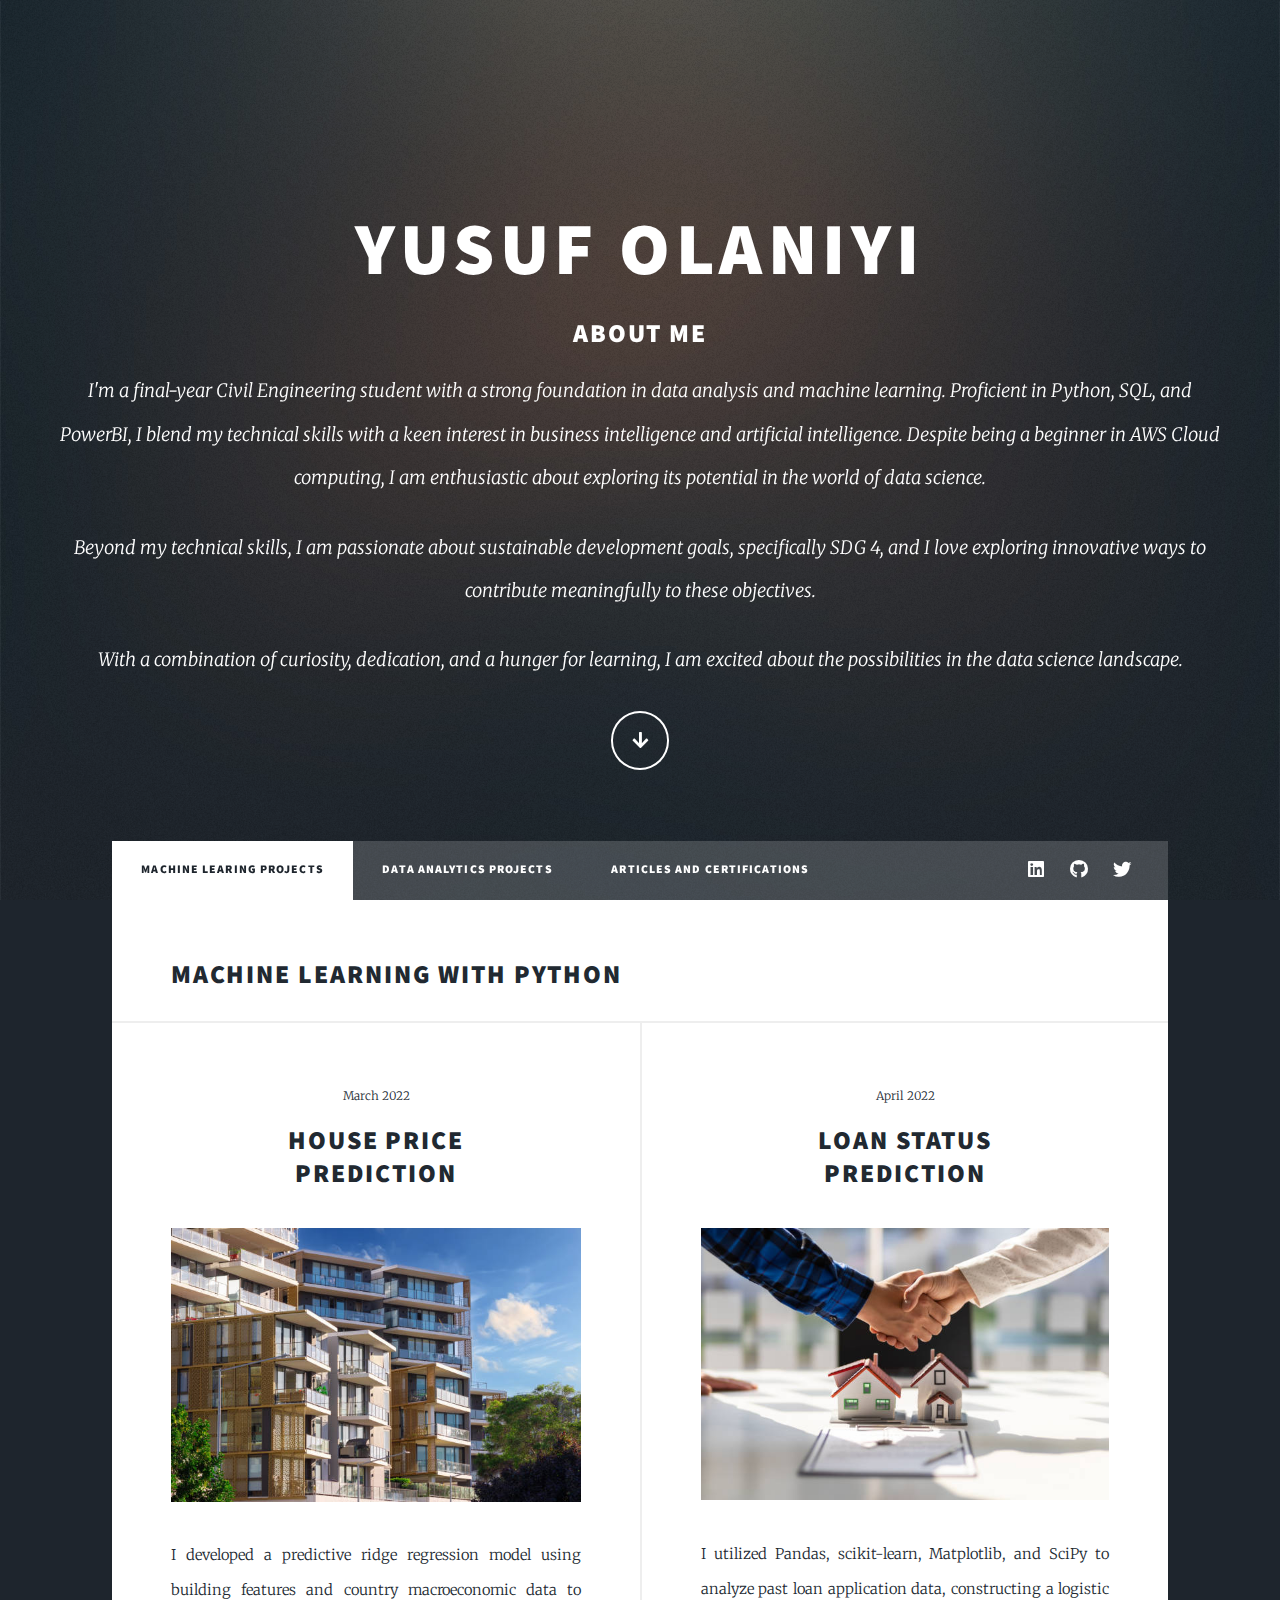
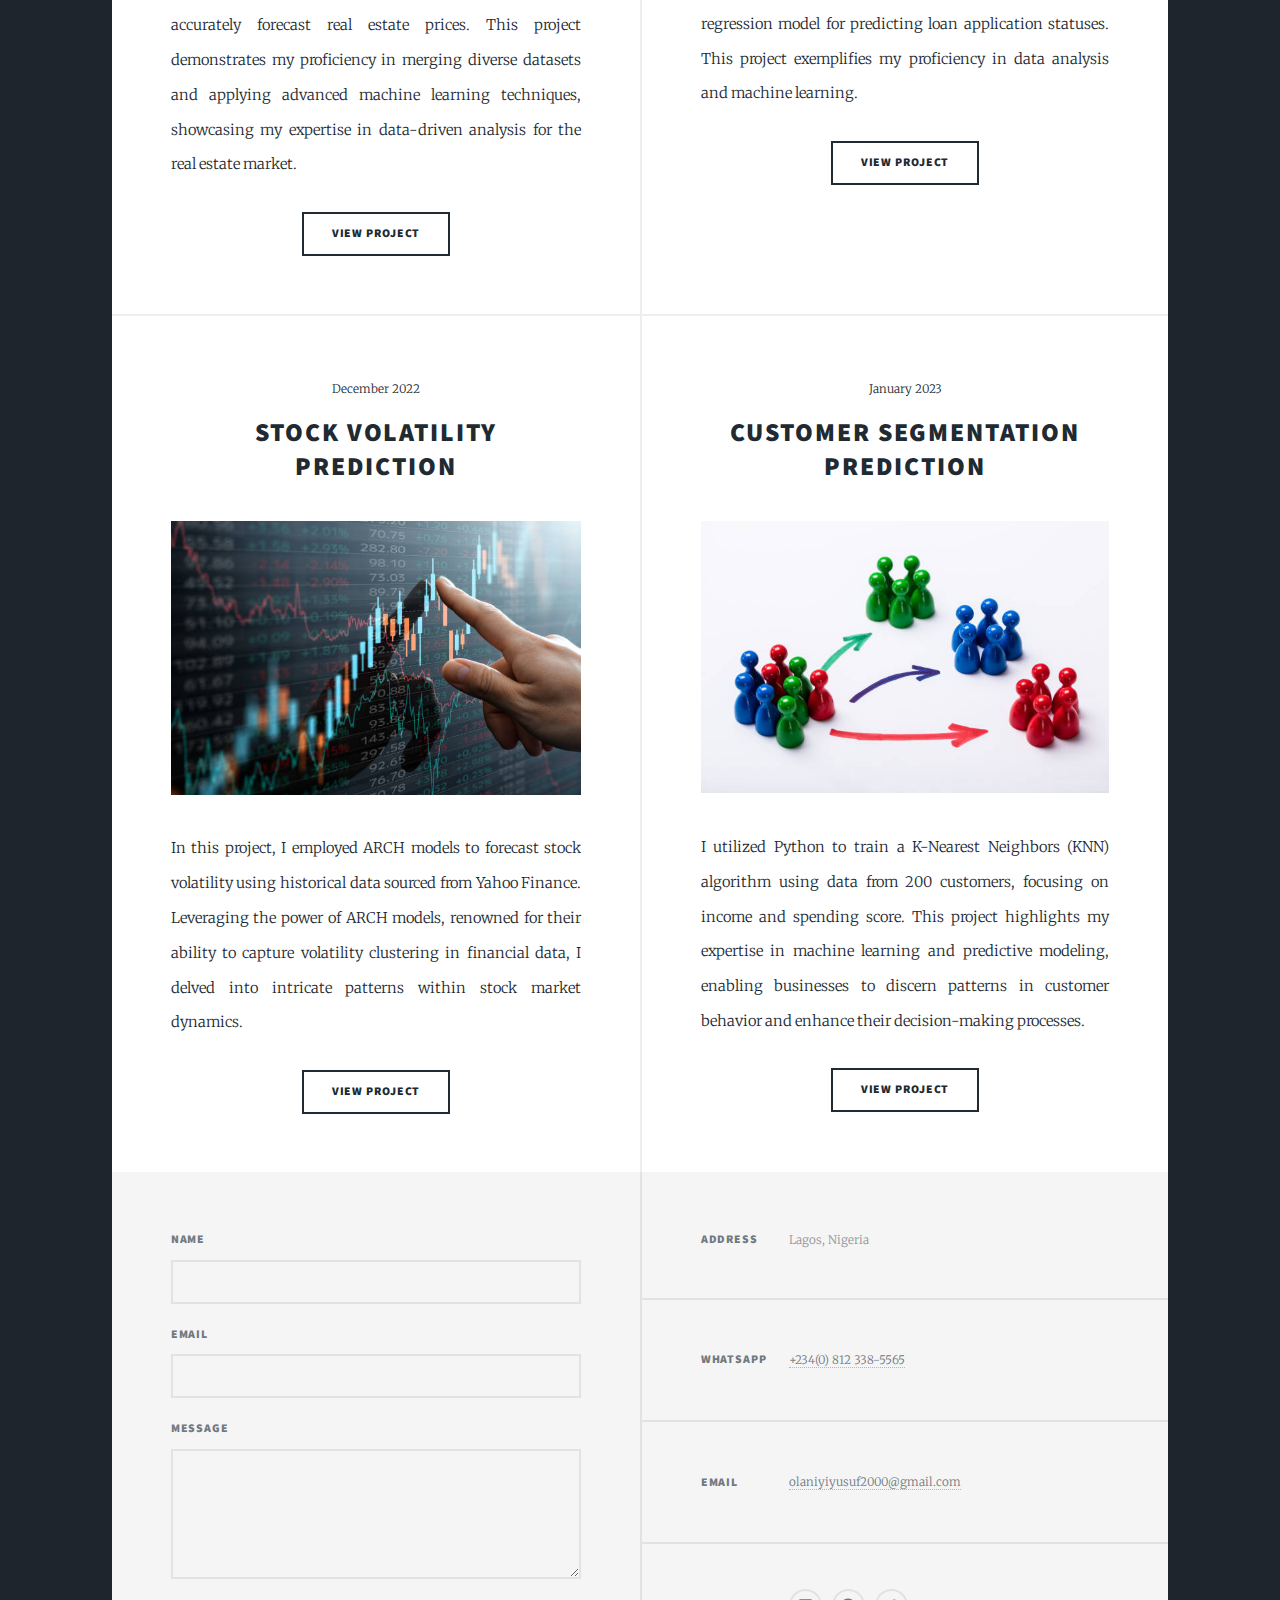
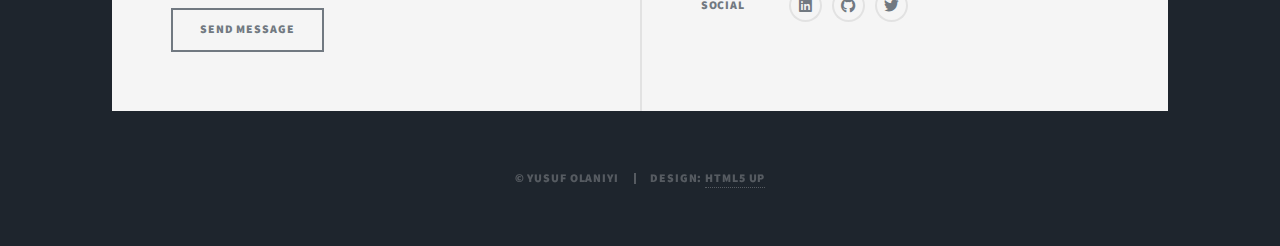
==== index.html @ 248e9306 "Add files via upload" ====
<!DOCTYPE HTML>
<!--
	Massively by HTML5 UP
	html5up.net | @ajlkn
	Free for personal and commercial use under the CCA 3.0 license (html5up.net/license)
-->
<html>
	<head>
		<title>YUSUF OLANIYI PORTFOLIO</title>
		<meta charset="utf-8" />
		<meta name="viewport" content="width=device-width, initial-scale=1, user-scalable=no" />
		<link rel="stylesheet" href="assets/css/main.css" />
		<noscript><link rel="stylesheet" href="assets/css/noscript.css" /></noscript>
		
		
	</head>
	<body class="is-preload">

		<!-- Wrapper -->
			<div id="wrapper" class="fade-in">

				<!-- Intro -->
					<div id="intro">
						<h1>YUSUF OLANIYI</h1>
						<h2>About Me</h2>
						<p>I'm a final-year Civil Engineering student with a strong foundation in data analysis 
							and machine learning. Proficient in Python, SQL, and PowerBI, I blend my technical skills with a 
							keen interest in business intelligence and artificial intelligence. Despite being a beginner in AWS Cloud computing,
							I am enthusiastic about exploring its potential in the world of data science.
						</p>
						<p>
						Beyond my technical skills, I am passionate about sustainable development goals, specifically SDG 4, and I love exploring innovative ways to contribute meaningfully to these objectives.
						</p>
						<p>
						With a combination of curiosity, dedication, and a hunger for learning, I am excited about the possibilities in the data science landscape.
						</p>	
						<ul class="actions">
							<li><a href="#header" class="button icon solid solo fa-arrow-down scrolly">Continue</a></li>
						</ul>
					</div>

				
				<!-- Nav -->
					<nav id="nav">
						<ul class="links">
							<li class="active"><a href="index.html">Machine Learing Projects</a></li>
							<li><a href="generic.html">Data Analytics Projects</a></li>
							<li><a href="elements.html">Articles and Certifications</a></li>
						</ul>
						<ul class="icons">
							<li><a href="https://www.linkedin.com/in/yusuf-olaniyi/" class="icon brands fa-linkedin"><span class="label">Linkedin</span></a></li>
							<li><a href="https://github.com/Yusuf-Olaniyi" class="icon brands fa-github"><span class="label">GitHub</span></a></li>
							<li><a href="https://twitter.com/Yusuf_Olaniyi1" class="icon brands fa-twitter"><span class="label">Twitter</span></a></li>
						</ul>
					</nav>

				<!-- Main -->
					<div id="main">

						<!-- Posts -->
						<h2>MACHINE LEARNING WITH PYTHON</h2>
							<section class="posts">
								<article>
									<header>
										<span class="date">March 2022</span>
										<h2><a href="https://github.com/Yusuf-Olaniyi/House_Price_Prediction">House Price<br />
										Prediction</a></h2>
									</header>
									<a href="https://github.com/Yusuf-Olaniyi/House_Price_Prediction" class="image fit"><img src="images/house.jpg" alt="" /></a>
									<p>I developed a predictive ridge regression model using building features and country macroeconomic data 
										to accurately forecast real estate prices. This project demonstrates my proficiency in merging diverse 
										datasets and applying advanced machine learning techniques, showcasing my expertise in data-driven 
										analysis for the real estate market.
										<ul class="actions special">
										<li><a href="https://github.com/Yusuf-Olaniyi/House_Price_Prediction" class="button">View Project</a></li>
									</ul>
								</article>
								<article>
									<header>
										<span class="date">April 2022</span>
										<h2><a href="https://github.com/Yusuf-Olaniyi/Loan_Status_Prediction">Loan Status<br />
										Prediction</a></h2>
									</header>
									<a href="https://github.com/Yusuf-Olaniyi/Loan_Status_Prediction" class="image fit"><img src="images/loan.jpg" alt="" /></a>
									<p>I utilized Pandas, scikit-learn, Matplotlib, and SciPy to analyze past loan application data, constructing a 
										logistic regression model for predicting loan application statuses. This project exemplifies my proficiency
										 in data analysis and machine learning.

										<ul class="actions special">
										<li><a href="https://github.com/Yusuf-Olaniyi/Loan_Status_Prediction" class="button">View Project</a></li>
									</ul>
								</article>
								<article>
									<header>
										<span class="date">December 2022</span>
										<h2><a href="https://github.com/Yusuf-Olaniyi/Stock-Volatility">Stock Volatility<br />
										Prediction</a></h2>
									</header>
									<a href="https://github.com/Yusuf-Olaniyi/Stock-Volatility" class="image fit"><img src="images/stock.jpg" alt="" /></a>
									<p>In this project, I employed ARCH models to forecast stock volatility using historical data sourced from 
										Yahoo Finance. Leveraging the power of ARCH models, renowned for their ability to capture volatility 
										clustering in financial data, I delved into intricate patterns within stock market dynamics.

										<ul class="actions special">
										<li><a href="https://github.com/Yusuf-Olaniyi/Stock-Volatility" class="button">View Project</a></li>
									</ul>
								</article>
							
								<article>
									<header>
										<span class="date">January 2023</span>
										<h2><a href="https://github.com/Yusuf-Olaniyi/Customer-Segmentation">Customer Segmentation<br />
										Prediction</a></h2>
									</header>
									<a href="https://github.com/Yusuf-Olaniyi/Customer-Segmentation" class="image fit"><img src="images/segment.jpg" alt="" /></a>
									<p>I utilized Python to train a K-Nearest Neighbors (KNN)  algorithm using data from 200 customers, 
										focusing on income and spending score. This project highlights my expertise in machine learning and 
										predictive modeling, enabling businesses to discern patterns in customer behavior and enhance their 
										decision-making processes. 

										<ul class="actions special">
										<li><a href="https://github.com/Yusuf-Olaniyi/Customer-Segmentation" class="button">View Project</a></li>
									</ul>
								</article>
							</section>
						
						
					</div>

				<!-- Footer -->
					<footer id="footer">
						<section>
							<form method="post" action="https://formspree.io/f/myyqvvqd">
								<div class="fields">
									<div class="field">
										<label for="name">Name</label>
										<input type="text" name="name" id="name" />
									</div>
									<div class="field">
										<label for="email">Email</label>
										<input type="text" name="email" id="email" />
									</div>
									<div class="field">
										<label for="message">Message</label>
										<textarea name="message" id="message" rows="3"></textarea>
									</div>
								</div>
								<ul class="actions">
									<li><input type="submit" value="Send Message" /></li>
								</ul>
							</form>
						</section>
						<section class="split contact">
							<section class="alt">
								<h3>Address</h3>
								<p>Lagos, Nigeria</p>
							</section>
							<section>
								<h3>WhatsApp</h3>
								<p><a href="#">+234(0) 812 338-5565</a></p>
							</section>
							<section>
								<h3>Email</h3>
								<p><a href="mailto:olaniyiyusuf2000@gmail.com">olaniyiyusuf2000@gmail.com</a></p>
							</section>
							<section>
								<h3>Social</h3>
								<ul class="icons alt">
									<li><a href="https://www.linkedin.com/in/yusuf-olaniyi/" class="icon brands fa-linkedin"><span class="label">Linkedin</span></a></li>
							<li><a href="https://github.com/Yusuf-Olaniyi" class="icon brands fa-github"><span class="label">GitHub</span></a></li>
							<li><a href="https://twitter.com/Yusuf_Olaniyi1" class="icon brands fa-twitter"><span class="label">Twitter</span></a></li>
						</ul>
							</section>
						</section>
					</footer>

				<!-- Copyright -->
					<div id="copyright">
						<ul><li>&copy; YUSUF OLANIYI</li><li>Design: <a href="https://html5up.net">HTML5 UP</a></li></ul>
					</div>

			</div>

		<!-- Scripts -->
			<script src="assets/js/jquery.min.js"></script>
			<script src="assets/js/jquery.scrollex.min.js"></script>
			<script src="assets/js/jquery.scrolly.min.js"></script>
			<script src="assets/js/browser.min.js"></script>
			<script src="assets/js/breakpoints.min.js"></script>
			<script src="assets/js/util.js"></script>
			<script src="assets/js/main.js"></script>

	</body>
</html>
---- assets/css/main.css ----
@import url(fontawesome-all.min.css);
@import url("https://fonts.googleapis.com/css?family=Merriweather:300,700,300italic,700italic|Source+Sans+Pro:900");

/*
	Massively by HTML5 UP
	html5up.net | @ajlkn
	Free for personal and commercial use under the CCA 3.0 license (html5up.net/license)
*/

html, body, div, span, applet, object,
iframe, h1, h2, h3, h4, h5, h6, p, blockquote,
pre, a, abbr, acronym, address, big, cite,
code, del, dfn, em, img, ins, kbd, q, s, samp,
small, strike, strong, sub, sup, tt, var, b,
u, i, center, dl, dt, dd, ol, ul, li, fieldset,
form, label, legend, table, caption, tbody,
tfoot, thead, tr, th, td, article, aside,
canvas, details, embed, figure, figcaption,
footer, header, hgroup, menu, nav, output, ruby,
section, summary, time, mark, audio, video {
	margin: 0;
	padding: 0;
	border: 0;
	font-size: 100%;
	font: inherit;
	vertical-align: baseline;}

article, aside, details, figcaption, figure,
footer, header, hgroup, menu, nav, section {
	display: block;}

body {
	line-height: 1;
}

ol, ul {
	list-style: none;
}

blockquote, q {
	quotes: none;
}

	blockquote:before, blockquote:after, q:before, q:after {
		content: '';
		content: none;
	}

table {
	border-collapse: collapse;
	border-spacing: 0;
}

body {
	-webkit-text-size-adjust: none;
}

mark {
	background-color: transparent;
	color: inherit;
}

input::-moz-focus-inner {
	border: 0;
	padding: 0;
}

input, select, textarea {
	-moz-appearance: none;
	-webkit-appearance: none;
	-ms-appearance: none;
	appearance: none;
}

/* Basic */

	@-ms-viewport {
		width: device-width;
	}

	body {
		-ms-overflow-style: scrollbar;
	}

	@media screen and (max-width: 480px) {

		html, body {
			min-width: 320px;
		}

	}

	html {
		box-sizing: border-box;
	}

	*, *:before, *:after {
		box-sizing: inherit;
	}

	body {
		background-color: #1e252d;
	}

		body.is-preload *, body.is-preload *:before, body.is-preload *:after {
			-moz-animation: none !important;
			-webkit-animation: none !important;
			-ms-animation: none !important;
			animation: none !important;
			-moz-transition: none !important;
			-webkit-transition: none !important;
			-ms-transition: none !important;
			transition: none !important;
		}

/* Type */

	html {
		font-size: 16pt;
	}

		@media screen and (max-width: 1680px) {

			html {
				font-size: 12pt;
			}

		}

		@media screen and (max-width: 1280px) {

			html {
				font-size: 11pt;
			}

		}

		@media screen and (max-width: 360px) {

			html {
				font-size: 10pt;
			}

		}

	body {
		color: #212931;
	}

	body, input, select, textarea {
		font-family: "Merriweather", Georgia, serif;
		font-weight: 300;
		font-size: 1rem;
		line-height: 2.375;
	}

	a {
		-moz-transition: color 0.2s ease-in-out, background-color 0.2s ease-in-out, border-color 0.2s ease-in-out, box-shadow 0.2s ease-in-out;
		-webkit-transition: color 0.2s ease-in-out, background-color 0.2s ease-in-out, border-color 0.2s ease-in-out, box-shadow 0.2s ease-in-out;
		-ms-transition: color 0.2s ease-in-out, background-color 0.2s ease-in-out, border-color 0.2s ease-in-out, box-shadow 0.2s ease-in-out;
		transition: color 0.2s ease-in-out, background-color 0.2s ease-in-out, border-color 0.2s ease-in-out, box-shadow 0.2s ease-in-out;
		border-bottom: dotted 1px;
		text-decoration: none;
	}

		a:hover {
			border-bottom-color: transparent;
		}

	strong, b {
		font-weight: 600;
	}

	em, i {
		font-style: italic;
	}

	p {
		text-align: justify;
		margin: 0 0 2rem 0;
	}

	h1, h2, h3, h4, h5, h6 {
		font-family: "Source Sans Pro", Helvetica, sans-serif;
		font-weight: 900;
		line-height: 1.5;
		letter-spacing: 0.075em;
		text-transform: uppercase;
		margin: 0 0 1rem 0;
	}

		h1 a, h2 a, h3 a, h4 a, h5 a, h6 a {
			border-bottom: 0;
			color: inherit;
			text-decoration: none;
		}

	h1 {
		font-size: 4rem;
		line-height: 1.1;
		margin: 0 0 2rem 0;
	}

	h2 {
		font-size: 1.75rem;
		line-height: 1.3;
		margin: 0 0 1.5rem 0;
	}

	h3 {
		font-size: 1.25rem;
		margin: 0 0 1.5rem 0;
	}

	h4 {
		font-size: 1rem;
	}

	h5 {
		font-size: 0.9rem;
	}

	h6 {
		font-size: 0.8rem;
	}

	sub {
		font-size: 0.8rem;
		position: relative;
		top: 0.5rem;
	}

	sup {
		font-size: 0.8rem;
		position: relative;
		top: -0.5rem;
	}

	blockquote {
		border-left: solid 4px;
		font-style: italic;
		margin: 0 0 2rem 0;
		padding: 0.5rem 0 0.5rem 2rem;
	}

	code {
		border: solid 2px;
		font-family: "Courier New", monospace;
		font-size: 0.9rem;
		margin: 0 0.25rem;
		padding: 0.25rem 0.65rem;
	}

	pre {
		-webkit-overflow-scrolling: touch;
		font-family: "Courier New", monospace;
		font-size: 0.9rem;
		margin: 0 0 2rem 0;
	}

		pre code {
			display: block;
			line-height: 1.75;
			padding: 1rem 1.5rem;
			overflow-x: auto;
		}

	hr {
		border: 0;
		border-bottom: solid 2px;
		margin: 3rem 0;
	}

		hr.major {
			margin: 5rem 0;
		}

	.align-left {
		text-align: left;
	}

	.align-center {
		text-align: center;
	}

	.align-right {
		text-align: right;
	}

	input, select, textarea {
		color: #212931;
	}

	a {
		color: #212931;
		border-bottom-color: rgba(33, 41, 49, 0.5);
	}

		a:hover {
			border-bottom-color: transparent;
			color: #18bfef !important;
		}

	strong, b {
		color: #212931;
	}

	h1, h2, h3, h4, h5, h6 {
		color: #212931;
	}

	blockquote {
		border-left-color: #eeeeee;
	}

	code {
		background: rgba(220, 220, 220, 0.25);
		border-color: #eeeeee;
	}

	hr {
		border-bottom-color: #eeeeee;
	}

/* Row */

	.row {
		display: flex;
		flex-wrap: wrap;
		box-sizing: border-box;
		align-items: stretch;
	}

		.row > * {
			box-sizing: border-box;
		}

		.row.gtr-uniform > * > :last-child {
			margin-bottom: 0;
		}

		.row.aln-left {
			justify-content: flex-start;
		}

		.row.aln-center {
			justify-content: center;
		}

		.row.aln-right {
			justify-content: flex-end;
		}

		.row.aln-top {
			align-items: flex-start;
		}

		.row.aln-middle {
			align-items: center;
		}

		.row.aln-bottom {
			align-items: flex-end;
		}

		.row > .imp {
			order: -1;
		}

		.row > .col-1 {
			width: 8.33333%;
		}

		.row > .off-1 {
			margin-left: 8.33333%;
		}

		.row > .col-2 {
			width: 16.66667%;
		}

		.row > .off-2 {
			margin-left: 16.66667%;
		}

		.row > .col-3 {
			width: 25%;
		}

		.row > .off-3 {
			margin-left: 25%;
		}

		.row > .col-4 {
			width: 33.33333%;
		}

		.row > .off-4 {
			margin-left: 33.33333%;
		}

		.row > .col-5 {
			width: 41.66667%;
		}

		.row > .off-5 {
			margin-left: 41.66667%;
		}

		.row > .col-6 {
			width: 50%;
		}

		.row > .off-6 {
			margin-left: 50%;
		}

		.row > .col-7 {
			width: 58.33333%;
		}

		.row > .off-7 {
			margin-left: 58.33333%;
		}

		.row > .col-8 {
			width: 66.66667%;
		}

		.row > .off-8 {
			margin-left: 66.66667%;
		}

		.row > .col-9 {
			width: 75%;
		}

		.row > .off-9 {
			margin-left: 75%;
		}

		.row > .col-10 {
			width: 83.33333%;
		}

		.row > .off-10 {
			margin-left: 83.33333%;
		}

		.row > .col-11 {
			width: 91.66667%;
		}

		.row > .off-11 {
			margin-left: 91.66667%;
		}

		.row > .col-12 {
			width: 100%;
		}

		.row > .off-12 {
			margin-left: 100%;
		}

		.row.gtr-0 {
			margin-top: 0;
			margin-left: 0rem;
		}

			.row.gtr-0 > * {
				padding: 0 0 0 0rem;
			}

			.row.gtr-0.gtr-uniform {
				margin-top: 0rem;
			}

				.row.gtr-0.gtr-uniform > * {
					padding-top: 0rem;
				}

		.row.gtr-25 {
			margin-top: 0;
			margin-left: -0.375rem;
		}

			.row.gtr-25 > * {
				padding: 0 0 0 0.375rem;
			}

			.row.gtr-25.gtr-uniform {
				margin-top: -0.375rem;
			}

				.row.gtr-25.gtr-uniform > * {
					padding-top: 0.375rem;
				}

		.row.gtr-50 {
			margin-top: 0;
			margin-left: -0.75rem;
		}

			.row.gtr-50 > * {
				padding: 0 0 0 0.75rem;
			}

			.row.gtr-50.gtr-uniform {
				margin-top: -0.75rem;
			}

				.row.gtr-50.gtr-uniform > * {
					padding-top: 0.75rem;
				}

		.row {
			margin-top: 0;
			margin-left: -1.5rem;
		}

			.row > * {
				padding: 0 0 0 1.5rem;
			}

			.row.gtr-uniform {
				margin-top: -1.5rem;
			}

				.row.gtr-uniform > * {
					padding-top: 1.5rem;
				}

		.row.gtr-150 {
			margin-top: 0;
			margin-left: -2.25rem;
		}

			.row.gtr-150 > * {
				padding: 0 0 0 2.25rem;
			}

			.row.gtr-150.gtr-uniform {
				margin-top: -2.25rem;
			}

				.row.gtr-150.gtr-uniform > * {
					padding-top: 2.25rem;
				}

		.row.gtr-200 {
			margin-top: 0;
			margin-left: -3rem;
		}

			.row.gtr-200 > * {
				padding: 0 0 0 3rem;
			}

			.row.gtr-200.gtr-uniform {
				margin-top: -3rem;
			}

				.row.gtr-200.gtr-uniform > * {
					padding-top: 3rem;
				}

		@media screen and (max-width: 1680px) {

			.row {
				display: flex;
				flex-wrap: wrap;
				box-sizing: border-box;
				align-items: stretch;
			}

				.row > * {
					box-sizing: border-box;
				}

				.row.gtr-uniform > * > :last-child {
					margin-bottom: 0;
				}

				.row.aln-left {
					justify-content: flex-start;
				}

				.row.aln-center {
					justify-content: center;
				}

				.row.aln-right {
					justify-content: flex-end;
				}

				.row.aln-top {
					align-items: flex-start;
				}

				.row.aln-middle {
					align-items: center;
				}

				.row.aln-bottom {
					align-items: flex-end;
				}

				.row > .imp-xlarge {
					order: -1;
				}

				.row > .col-1-xlarge {
					width: 8.33333%;
				}

				.row > .off-1-xlarge {
					margin-left: 8.33333%;
				}

				.row > .col-2-xlarge {
					width: 16.66667%;
				}

				.row > .off-2-xlarge {
					margin-left: 16.66667%;
				}

				.row > .col-3-xlarge {
					width: 25%;
				}

				.row > .off-3-xlarge {
					margin-left: 25%;
				}

				.row > .col-4-xlarge {
					width: 33.33333%;
				}

				.row > .off-4-xlarge {
					margin-left: 33.33333%;
				}

				.row > .col-5-xlarge {
					width: 41.66667%;
				}

				.row > .off-5-xlarge {
					margin-left: 41.66667%;
				}

				.row > .col-6-xlarge {
					width: 50%;
				}

				.row > .off-6-xlarge {
					margin-left: 50%;
				}

				.row > .col-7-xlarge {
					width: 58.33333%;
				}

				.row > .off-7-xlarge {
					margin-left: 58.33333%;
				}

				.row > .col-8-xlarge {
					width: 66.66667%;
				}

				.row > .off-8-xlarge {
					margin-left: 66.66667%;
				}

				.row > .col-9-xlarge {
					width: 75%;
				}

				.row > .off-9-xlarge {
					margin-left: 75%;
				}

				.row > .col-10-xlarge {
					width: 83.33333%;
				}

				.row > .off-10-xlarge {
					margin-left: 83.33333%;
				}

				.row > .col-11-xlarge {
					width: 91.66667%;
				}

				.row > .off-11-xlarge {
					margin-left: 91.66667%;
				}

				.row > .col-12-xlarge {
					width: 100%;
				}

				.row > .off-12-xlarge {
					margin-left: 100%;
				}

				.row.gtr-0 {
					margin-top: 0;
					margin-left: 0rem;
				}

					.row.gtr-0 > * {
						padding: 0 0 0 0rem;
					}

					.row.gtr-0.gtr-uniform {
						margin-top: 0rem;
					}

						.row.gtr-0.gtr-uniform > * {
							padding-top: 0rem;
						}

				.row.gtr-25 {
					margin-top: 0;
					margin-left: -0.375rem;
				}

					.row.gtr-25 > * {
						padding: 0 0 0 0.375rem;
					}

					.row.gtr-25.gtr-uniform {
						margin-top: -0.375rem;
					}

						.row.gtr-25.gtr-uniform > * {
							padding-top: 0.375rem;
						}

				.row.gtr-50 {
					margin-top: 0;
					margin-left: -0.75rem;
				}

					.row.gtr-50 > * {
						padding: 0 0 0 0.75rem;
					}

					.row.gtr-50.gtr-uniform {
						margin-top: -0.75rem;
					}

						.row.gtr-50.gtr-uniform > * {
							padding-top: 0.75rem;
						}

				.row {
					margin-top: 0;
					margin-left: -1.5rem;
				}

					.row > * {
						padding: 0 0 0 1.5rem;
					}

					.row.gtr-uniform {
						margin-top: -1.5rem;
					}

						.row.gtr-uniform > * {
							padding-top: 1.5rem;
						}

				.row.gtr-150 {
					margin-top: 0;
					margin-left: -2.25rem;
				}

					.row.gtr-150 > * {
						padding: 0 0 0 2.25rem;
					}

					.row.gtr-150.gtr-uniform {
						margin-top: -2.25rem;
					}

						.row.gtr-150.gtr-uniform > * {
							padding-top: 2.25rem;
						}

				.row.gtr-200 {
					margin-top: 0;
					margin-left: -3rem;
				}

					.row.gtr-200 > * {
						padding: 0 0 0 3rem;
					}

					.row.gtr-200.gtr-uniform {
						margin-top: -3rem;
					}

						.row.gtr-200.gtr-uniform > * {
							padding-top: 3rem;
						}

		}

		@media screen and (max-width: 1280px) {

			.row {
				display: flex;
				flex-wrap: wrap;
				box-sizing: border-box;
				align-items: stretch;
			}

				.row > * {
					box-sizing: border-box;
				}

				.row.gtr-uniform > * > :last-child {
					margin-bottom: 0;
				}

				.row.aln-left {
					justify-content: flex-start;
				}

				.row.aln-center {
					justify-content: center;
				}

				.row.aln-right {
					justify-content: flex-end;
				}

				.row.aln-top {
					align-items: flex-start;
				}

				.row.aln-middle {
					align-items: center;
				}

				.row.aln-bottom {
					align-items: flex-end;
				}

				.row > .imp-large {
					order: -1;
				}

				.row > .col-1-large {
					width: 8.33333%;
				}

				.row > .off-1-large {
					margin-left: 8.33333%;
				}

				.row > .col-2-large {
					width: 16.66667%;
				}

				.row > .off-2-large {
					margin-left: 16.66667%;
				}

				.row > .col-3-large {
					width: 25%;
				}

				.row > .off-3-large {
					margin-left: 25%;
				}

				.row > .col-4-large {
					width: 33.33333%;
				}

				.row > .off-4-large {
					margin-left: 33.33333%;
				}

				.row > .col-5-large {
					width: 41.66667%;
				}

				.row > .off-5-large {
					margin-left: 41.66667%;
				}

				.row > .col-6-large {
					width: 50%;
				}

				.row > .off-6-large {
					margin-left: 50%;
				}

				.row > .col-7-large {
					width: 58.33333%;
				}

				.row > .off-7-large {
					margin-left: 58.33333%;
				}

				.row > .col-8-large {
					width: 66.66667%;
				}

				.row > .off-8-large {
					margin-left: 66.66667%;
				}

				.row > .col-9-large {
					width: 75%;
				}

				.row > .off-9-large {
					margin-left: 75%;
				}

				.row > .col-10-large {
					width: 83.33333%;
				}

				.row > .off-10-large {
					margin-left: 83.33333%;
				}

				.row > .col-11-large {
					width: 91.66667%;
				}

				.row > .off-11-large {
					margin-left: 91.66667%;
				}

				.row > .col-12-large {
					width: 100%;
				}

				.row > .off-12-large {
					margin-left: 100%;
				}

				.row.gtr-0 {
					margin-top: 0;
					margin-left: 0rem;
				}

					.row.gtr-0 > * {
						padding: 0 0 0 0rem;
					}

					.row.gtr-0.gtr-uniform {
						margin-top: 0rem;
					}

						.row.gtr-0.gtr-uniform > * {
							padding-top: 0rem;
						}

				.row.gtr-25 {
					margin-top: 0;
					margin-left: -0.375rem;
				}

					.row.gtr-25 > * {
						padding: 0 0 0 0.375rem;
					}

					.row.gtr-25.gtr-uniform {
						margin-top: -0.375rem;
					}

						.row.gtr-25.gtr-uniform > * {
							padding-top: 0.375rem;
						}

				.row.gtr-50 {
					margin-top: 0;
					margin-left: -0.75rem;
				}

					.row.gtr-50 > * {
						padding: 0 0 0 0.75rem;
					}

					.row.gtr-50.gtr-uniform {
						margin-top: -0.75rem;
					}

						.row.gtr-50.gtr-uniform > * {
							padding-top: 0.75rem;
						}

				.row {
					margin-top: 0;
					margin-left: -1.5rem;
				}

					.row > * {
						padding: 0 0 0 1.5rem;
					}

					.row.gtr-uniform {
						margin-top: -1.5rem;
					}

						.row.gtr-uniform > * {
							padding-top: 1.5rem;
						}

				.row.gtr-150 {
					margin-top: 0;
					margin-left: -2.25rem;
				}

					.row.gtr-150 > * {
						padding: 0 0 0 2.25rem;
					}

					.row.gtr-150.gtr-uniform {
						margin-top: -2.25rem;
					}

						.row.gtr-150.gtr-uniform > * {
							padding-top: 2.25rem;
						}

				.row.gtr-200 {
					margin-top: 0;
					margin-left: -3rem;
				}

					.row.gtr-200 > * {
						padding: 0 0 0 3rem;
					}

					.row.gtr-200.gtr-uniform {
						margin-top: -3rem;
					}

						.row.gtr-200.gtr-uniform > * {
							padding-top: 3rem;
						}

		}

		@media screen and (max-width: 980px) {

			.row {
				display: flex;
				flex-wrap: wrap;
				box-sizing: border-box;
				align-items: stretch;
			}

				.row > * {
					box-sizing: border-box;
				}

				.row.gtr-uniform > * > :last-child {
					margin-bottom: 0;
				}

				.row.aln-left {
					justify-content: flex-start;
				}

				.row.aln-center {
					justify-content: center;
				}

				.row.aln-right {
					justify-content: flex-end;
				}

				.row.aln-top {
					align-items: flex-start;
				}

				.row.aln-middle {
					align-items: center;
				}

				.row.aln-bottom {
					align-items: flex-end;
				}

				.row > .imp-medium {
					order: -1;
				}

				.row > .col-1-medium {
					width: 8.33333%;
				}

				.row > .off-1-medium {
					margin-left: 8.33333%;
				}

				.row > .col-2-medium {
					width: 16.66667%;
				}

				.row > .off-2-medium {
					margin-left: 16.66667%;
				}

				.row > .col-3-medium {
					width: 25%;
				}

				.row > .off-3-medium {
					margin-left: 25%;
				}

				.row > .col-4-medium {
					width: 33.33333%;
				}

				.row > .off-4-medium {
					margin-left: 33.33333%;
				}

				.row > .col-5-medium {
					width: 41.66667%;
				}

				.row > .off-5-medium {
					margin-left: 41.66667%;
				}

				.row > .col-6-medium {
					width: 50%;
				}

				.row > .off-6-medium {
					margin-left: 50%;
				}

				.row > .col-7-medium {
					width: 58.33333%;
				}

				.row > .off-7-medium {
					margin-left: 58.33333%;
				}

				.row > .col-8-medium {
					width: 66.66667%;
				}

				.row > .off-8-medium {
					margin-left: 66.66667%;
				}

				.row > .col-9-medium {
					width: 75%;
				}

				.row > .off-9-medium {
					margin-left: 75%;
				}

				.row > .col-10-medium {
					width: 83.33333%;
				}

				.row > .off-10-medium {
					margin-left: 83.33333%;
				}

				.row > .col-11-medium {
					width: 91.66667%;
				}

				.row > .off-11-medium {
					margin-left: 91.66667%;
				}

				.row > .col-12-medium {
					width: 100%;
				}

				.row > .off-12-medium {
					margin-left: 100%;
				}

				.row.gtr-0 {
					margin-top: 0;
					margin-left: 0rem;
				}

					.row.gtr-0 > * {
						padding: 0 0 0 0rem;
					}

					.row.gtr-0.gtr-uniform {
						margin-top: 0rem;
					}

						.row.gtr-0.gtr-uniform > * {
							padding-top: 0rem;
						}

				.row.gtr-25 {
					margin-top: 0;
					margin-left: -0.375rem;
				}

					.row.gtr-25 > * {
						padding: 0 0 0 0.375rem;
					}

					.row.gtr-25.gtr-uniform {
						margin-top: -0.375rem;
					}

						.row.gtr-25.gtr-uniform > * {
							padding-top: 0.375rem;
						}

				.row.gtr-50 {
					margin-top: 0;
					margin-left: -0.75rem;
				}

					.row.gtr-50 > * {
						padding: 0 0 0 0.75rem;
					}

					.row.gtr-50.gtr-uniform {
						margin-top: -0.75rem;
					}

						.row.gtr-50.gtr-uniform > * {
							padding-top: 0.75rem;
						}

				.row {
					margin-top: 0;
					margin-left: -1.5rem;
				}

					.row > * {
						padding: 0 0 0 1.5rem;
					}

					.row.gtr-uniform {
						margin-top: -1.5rem;
					}

						.row.gtr-uniform > * {
							padding-top: 1.5rem;
						}

				.row.gtr-150 {
					margin-top: 0;
					margin-left: -2.25rem;
				}

					.row.gtr-150 > * {
						padding: 0 0 0 2.25rem;
					}

					.row.gtr-150.gtr-uniform {
						margin-top: -2.25rem;
					}

						.row.gtr-150.gtr-uniform > * {
							padding-top: 2.25rem;
						}

				.row.gtr-200 {
					margin-top: 0;
					margin-left: -3rem;
				}

					.row.gtr-200 > * {
						padding: 0 0 0 3rem;
					}

					.row.gtr-200.gtr-uniform {
						margin-top: -3rem;
					}

						.row.gtr-200.gtr-uniform > * {
							padding-top: 3rem;
						}

		}

		@media screen and (max-width: 736px) {

			.row {
				display: flex;
				flex-wrap: wrap;
				box-sizing: border-box;
				align-items: stretch;
			}

				.row > * {
					box-sizing: border-box;
				}

				.row.gtr-uniform > * > :last-child {
					margin-bottom: 0;
				}

				.row.aln-left {
					justify-content: flex-start;
				}

				.row.aln-center {
					justify-content: center;
				}

				.row.aln-right {
					justify-content: flex-end;
				}

				.row.aln-top {
					align-items: flex-start;
				}

				.row.aln-middle {
					align-items: center;
				}

				.row.aln-bottom {
					align-items: flex-end;
				}

				.row > .imp-small {
					order: -1;
				}

				.row > .col-1-small {
					width: 8.33333%;
				}

				.row > .off-1-small {
					margin-left: 8.33333%;
				}

				.row > .col-2-small {
					width: 16.66667%;
				}

				.row > .off-2-small {
					margin-left: 16.66667%;
				}

				.row > .col-3-small {
					width: 25%;
				}

				.row > .off-3-small {
					margin-left: 25%;
				}

				.row > .col-4-small {
					width: 33.33333%;
				}

				.row > .off-4-small {
					margin-left: 33.33333%;
				}

				.row > .col-5-small {
					width: 41.66667%;
				}

				.row > .off-5-small {
					margin-left: 41.66667%;
				}

				.row > .col-6-small {
					width: 50%;
				}

				.row > .off-6-small {
					margin-left: 50%;
				}

				.row > .col-7-small {
					width: 58.33333%;
				}

				.row > .off-7-small {
					margin-left: 58.33333%;
				}

				.row > .col-8-small {
					width: 66.66667%;
				}

				.row > .off-8-small {
					margin-left: 66.66667%;
				}

				.row > .col-9-small {
					width: 75%;
				}

				.row > .off-9-small {
					margin-left: 75%;
				}

				.row > .col-10-small {
					width: 83.33333%;
				}

				.row > .off-10-small {
					margin-left: 83.33333%;
				}

				.row > .col-11-small {
					width: 91.66667%;
				}

				.row > .off-11-small {
					margin-left: 91.66667%;
				}

				.row > .col-12-small {
					width: 100%;
				}

				.row > .off-12-small {
					margin-left: 100%;
				}

				.row.gtr-0 {
					margin-top: 0;
					margin-left: 0rem;
				}

					.row.gtr-0 > * {
						padding: 0 0 0 0rem;
					}

					.row.gtr-0.gtr-uniform {
						margin-top: 0rem;
					}

						.row.gtr-0.gtr-uniform > * {
							padding-top: 0rem;
						}

				.row.gtr-25 {
					margin-top: 0;
					margin-left: -0.375rem;
				}

					.row.gtr-25 > * {
						padding: 0 0 0 0.375rem;
					}

					.row.gtr-25.gtr-uniform {
						margin-top: -0.375rem;
					}

						.row.gtr-25.gtr-uniform > * {
							padding-top: 0.375rem;
						}

				.row.gtr-50 {
					margin-top: 0;
					margin-left: -0.75rem;
				}

					.row.gtr-50 > * {
						padding: 0 0 0 0.75rem;
					}

					.row.gtr-50.gtr-uniform {
						margin-top: -0.75rem;
					}

						.row.gtr-50.gtr-uniform > * {
							padding-top: 0.75rem;
						}

				.row {
					margin-top: 0;
					margin-left: -1.5rem;
				}

					.row > * {
						padding: 0 0 0 1.5rem;
					}

					.row.gtr-uniform {
						margin-top: -1.5rem;
					}

						.row.gtr-uniform > * {
							padding-top: 1.5rem;
						}

				.row.gtr-150 {
					margin-top: 0;
					margin-left: -2.25rem;
				}

					.row.gtr-150 > * {
						padding: 0 0 0 2.25rem;
					}

					.row.gtr-150.gtr-uniform {
						margin-top: -2.25rem;
					}

						.row.gtr-150.gtr-uniform > * {
							padding-top: 2.25rem;
						}

				.row.gtr-200 {
					margin-top: 0;
					margin-left: -3rem;
				}

					.row.gtr-200 > * {
						padding: 0 0 0 3rem;
					}

					.row.gtr-200.gtr-uniform {
						margin-top: -3rem;
					}

						.row.gtr-200.gtr-uniform > * {
							padding-top: 3rem;
						}

		}

		@media screen and (max-width: 480px) {

			.row {
				display: flex;
				flex-wrap: wrap;
				box-sizing: border-box;
				align-items: stretch;
			}

				.row > * {
					box-sizing: border-box;
				}

				.row.gtr-uniform > * > :last-child {
					margin-bottom: 0;
				}

				.row.aln-left {
					justify-content: flex-start;
				}

				.row.aln-center {
					justify-content: center;
				}

				.row.aln-right {
					justify-content: flex-end;
				}

				.row.aln-top {
					align-items: flex-start;
				}

				.row.aln-middle {
					align-items: center;
				}

				.row.aln-bottom {
					align-items: flex-end;
				}

				.row > .imp-xsmall {
					order: -1;
				}

				.row > .col-1-xsmall {
					width: 8.33333%;
				}

				.row > .off-1-xsmall {
					margin-left: 8.33333%;
				}

				.row > .col-2-xsmall {
					width: 16.66667%;
				}

				.row > .off-2-xsmall {
					margin-left: 16.66667%;
				}

				.row > .col-3-xsmall {
					width: 25%;
				}

				.row > .off-3-xsmall {
					margin-left: 25%;
				}

				.row > .col-4-xsmall {
					width: 33.33333%;
				}

				.row > .off-4-xsmall {
					margin-left: 33.33333%;
				}

				.row > .col-5-xsmall {
					width: 41.66667%;
				}

				.row > .off-5-xsmall {
					margin-left: 41.66667%;
				}

				.row > .col-6-xsmall {
					width: 50%;
				}

				.row > .off-6-xsmall {
					margin-left: 50%;
				}

				.row > .col-7-xsmall {
					width: 58.33333%;
				}

				.row > .off-7-xsmall {
					margin-left: 58.33333%;
				}

				.row > .col-8-xsmall {
					width: 66.66667%;
				}

				.row > .off-8-xsmall {
					margin-left: 66.66667%;
				}

				.row > .col-9-xsmall {
					width: 75%;
				}

				.row > .off-9-xsmall {
					margin-left: 75%;
				}

				.row > .col-10-xsmall {
					width: 83.33333%;
				}

				.row > .off-10-xsmall {
					margin-left: 83.33333%;
				}

				.row > .col-11-xsmall {
					width: 91.66667%;
				}

				.row > .off-11-xsmall {
					margin-left: 91.66667%;
				}

				.row > .col-12-xsmall {
					width: 100%;
				}

				.row > .off-12-xsmall {
					margin-left: 100%;
				}

				.row.gtr-0 {
					margin-top: 0;
					margin-left: 0rem;
				}

					.row.gtr-0 > * {
						padding: 0 0 0 0rem;
					}

					.row.gtr-0.gtr-uniform {
						margin-top: 0rem;
					}

						.row.gtr-0.gtr-uniform > * {
							padding-top: 0rem;
						}

				.row.gtr-25 {
					margin-top: 0;
					margin-left: -0.375rem;
				}

					.row.gtr-25 > * {
						padding: 0 0 0 0.375rem;
					}

					.row.gtr-25.gtr-uniform {
						margin-top: -0.375rem;
					}

						.row.gtr-25.gtr-uniform > * {
							padding-top: 0.375rem;
						}

				.row.gtr-50 {
					margin-top: 0;
					margin-left: -0.75rem;
				}

					.row.gtr-50 > * {
						padding: 0 0 0 0.75rem;
					}

					.row.gtr-50.gtr-uniform {
						margin-top: -0.75rem;
					}

						.row.gtr-50.gtr-uniform > * {
							padding-top: 0.75rem;
						}

				.row {
					margin-top: 0;
					margin-left: -1.5rem;
				}

					.row > * {
						padding: 0 0 0 1.5rem;
					}

					.row.gtr-uniform {
						margin-top: -1.5rem;
					}

						.row.gtr-uniform > * {
							padding-top: 1.5rem;
						}

				.row.gtr-150 {
					margin-top: 0;
					margin-left: -2.25rem;
				}

					.row.gtr-150 > * {
						padding: 0 0 0 2.25rem;
					}

					.row.gtr-150.gtr-uniform {
						margin-top: -2.25rem;
					}

						.row.gtr-150.gtr-uniform > * {
							padding-top: 2.25rem;
						}

				.row.gtr-200 {
					margin-top: 0;
					margin-left: -3rem;
				}

					.row.gtr-200 > * {
						padding: 0 0 0 3rem;
					}

					.row.gtr-200.gtr-uniform {
						margin-top: -3rem;
					}

						.row.gtr-200.gtr-uniform > * {
							padding-top: 3rem;
						}

		}

		@media screen and (max-width: 360px) {

			.row {
				display: flex;
				flex-wrap: wrap;
				box-sizing: border-box;
				align-items: stretch;
			}

				.row > * {
					box-sizing: border-box;
				}

				.row.gtr-uniform > * > :last-child {
					margin-bottom: 0;
				}

				.row.aln-left {
					justify-content: flex-start;
				}

				.row.aln-center {
					justify-content: center;
				}

				.row.aln-right {
					justify-content: flex-end;
				}

				.row.aln-top {
					align-items: flex-start;
				}

				.row.aln-middle {
					align-items: center;
				}

				.row.aln-bottom {
					align-items: flex-end;
				}

				.row > .imp-xxsmall {
					order: -1;
				}

				.row > .col-1-xxsmall {
					width: 8.33333%;
				}

				.row > .off-1-xxsmall {
					margin-left: 8.33333%;
				}

				.row > .col-2-xxsmall {
					width: 16.66667%;
				}

				.row > .off-2-xxsmall {
					margin-left: 16.66667%;
				}

				.row > .col-3-xxsmall {
					width: 25%;
				}

				.row > .off-3-xxsmall {
					margin-left: 25%;
				}

				.row > .col-4-xxsmall {
					width: 33.33333%;
				}

				.row > .off-4-xxsmall {
					margin-left: 33.33333%;
				}

				.row > .col-5-xxsmall {
					width: 41.66667%;
				}

				.row > .off-5-xxsmall {
					margin-left: 41.66667%;
				}

				.row > .col-6-xxsmall {
					width: 50%;
				}

				.row > .off-6-xxsmall {
					margin-left: 50%;
				}

				.row > .col-7-xxsmall {
					width: 58.33333%;
				}

				.row > .off-7-xxsmall {
					margin-left: 58.33333%;
				}

				.row > .col-8-xxsmall {
					width: 66.66667%;
				}

				.row > .off-8-xxsmall {
					margin-left: 66.66667%;
				}

				.row > .col-9-xxsmall {
					width: 75%;
				}

				.row > .off-9-xxsmall {
					margin-left: 75%;
				}

				.row > .col-10-xxsmall {
					width: 83.33333%;
				}

				.row > .off-10-xxsmall {
					margin-left: 83.33333%;
				}

				.row > .col-11-xxsmall {
					width: 91.66667%;
				}

				.row > .off-11-xxsmall {
					margin-left: 91.66667%;
				}

				.row > .col-12-xxsmall {
					width: 100%;
				}

				.row > .off-12-xxsmall {
					margin-left: 100%;
				}

				.row.gtr-0 {
					margin-top: 0;
					margin-left: 0rem;
				}

					.row.gtr-0 > * {
						padding: 0 0 0 0rem;
					}

					.row.gtr-0.gtr-uniform {
						margin-top: 0rem;
					}

						.row.gtr-0.gtr-uniform > * {
							padding-top: 0rem;
						}

				.row.gtr-25 {
					margin-top: 0;
					margin-left: -0.375rem;
				}

					.row.gtr-25 > * {
						padding: 0 0 0 0.375rem;
					}

					.row.gtr-25.gtr-uniform {
						margin-top: -0.375rem;
					}

						.row.gtr-25.gtr-uniform > * {
							padding-top: 0.375rem;
						}

				.row.gtr-50 {
					margin-top: 0;
					margin-left: -0.75rem;
				}

					.row.gtr-50 > * {
						padding: 0 0 0 0.75rem;
					}

					.row.gtr-50.gtr-uniform {
						margin-top: -0.75rem;
					}

						.row.gtr-50.gtr-uniform > * {
							padding-top: 0.75rem;
						}

				.row {
					margin-top: 0;
					margin-left: -1.5rem;
				}

					.row > * {
						padding: 0 0 0 1.5rem;
					}

					.row.gtr-uniform {
						margin-top: -1.5rem;
					}

						.row.gtr-uniform > * {
							padding-top: 1.5rem;
						}

				.row.gtr-150 {
					margin-top: 0;
					margin-left: -2.25rem;
				}

					.row.gtr-150 > * {
						padding: 0 0 0 2.25rem;
					}

					.row.gtr-150.gtr-uniform {
						margin-top: -2.25rem;
					}

						.row.gtr-150.gtr-uniform > * {
							padding-top: 2.25rem;
						}

				.row.gtr-200 {
					margin-top: 0;
					margin-left: -3rem;
				}

					.row.gtr-200 > * {
						padding: 0 0 0 3rem;
					}

					.row.gtr-200.gtr-uniform {
						margin-top: -3rem;
					}

						.row.gtr-200.gtr-uniform > * {
							padding-top: 3rem;
						}

		}

/* Box */

	.box {
		border: solid 2px;
		margin-bottom: 2rem;
		padding: 1.5rem;
	}

		.box > :last-child,
		.box > :last-child > :last-child,
		.box > :last-child > :last-child > :last-child {
			margin-bottom: 0;
		}

		.box.alt {
			border: 0;
			border-radius: 0;
			padding: 0;
		}

	.box {
		border-color: #eeeeee;
	}

/* Button */

	input[type="submit"],
	input[type="reset"],
	input[type="button"],
	button,
	.button {
		-moz-appearance: none;
		-webkit-appearance: none;
		-ms-appearance: none;
		appearance: none;
		-moz-transition: background-color 0.2s ease-in-out, box-shadow 0.2s ease-in-out, color 0.2s ease-in-out;
		-webkit-transition: background-color 0.2s ease-in-out, box-shadow 0.2s ease-in-out, color 0.2s ease-in-out;
		-ms-transition: background-color 0.2s ease-in-out, box-shadow 0.2s ease-in-out, color 0.2s ease-in-out;
		transition: background-color 0.2s ease-in-out, box-shadow 0.2s ease-in-out, color 0.2s ease-in-out;
		border: 0;
		border-radius: 0;
		cursor: pointer;
		display: inline-block;
		font-family: "Source Sans Pro", Helvetica, sans-serif;
		font-size: 0.8rem;
		font-weight: 900;
		letter-spacing: 0.075em;
		height: 3rem;
		line-height: 3rem;
		padding: 0 2rem;
		text-align: center;
		text-decoration: none;
		text-transform: uppercase;
		white-space: nowrap;
	}

		input[type="submit"].icon:before,
		input[type="reset"].icon:before,
		input[type="button"].icon:before,
		button.icon:before,
		.button.icon:before {
			margin-right: 0.5rem;
		}

		input[type="submit"].icon.solo,
		input[type="reset"].icon.solo,
		input[type="button"].icon.solo,
		button.icon.solo,
		.button.icon.solo {
			position: relative;
			width: 4rem;
			height: 4rem;
			line-height: 4rem;
			border-radius: 4rem;
			text-indent: 4rem;
			overflow: hidden;
			padding: 0;
			white-space: nowrap;
		}

			input[type="submit"].icon.solo:before,
			input[type="reset"].icon.solo:before,
			input[type="button"].icon.solo:before,
			button.icon.solo:before,
			.button.icon.solo:before {
				position: absolute;
				display: block;
				top: 0;
				left: 0;
				width: inherit;
				height: inherit;
				line-height: inherit;
				font-size: 1.25rem;
				margin-right: 0;
				text-align: center;
				text-indent: 0;
			}

		input[type="submit"].fit,
		input[type="reset"].fit,
		input[type="button"].fit,
		button.fit,
		.button.fit {
			width: 100%;
		}

		input[type="submit"].small,
		input[type="reset"].small,
		input[type="button"].small,
		button.small,
		.button.small {
			font-size: 0.7rem;
			height: 2.5rem;
			line-height: 2.5rem;
			padding: 0 1.5rem;
		}

		input[type="submit"].large,
		input[type="reset"].large,
		input[type="button"].large,
		button.large,
		.button.large {
			font-size: 0.9rem;
			height: 3.5rem;
			line-height: 3.5rem;
			padding: 0 2.75rem;
		}

		@media screen and (max-width: 980px) {

			input[type="submit"],
			input[type="reset"],
			input[type="button"],
			button,
			.button {
				font-size: 0.9rem;
				height: 3.25rem;
				line-height: 3.25rem;
			}

				input[type="submit"].large,
				input[type="reset"].large,
				input[type="button"].large,
				button.large,
				.button.large {
					font-size: 1rem;
					height: 3.75rem;
					line-height: 3.75rem;
				}

		}

		input[type="submit"].disabled, input[type="submit"]:disabled,
		input[type="reset"].disabled,
		input[type="reset"]:disabled,
		input[type="button"].disabled,
		input[type="button"]:disabled,
		button.disabled,
		button:disabled,
		.button.disabled,
		.button:disabled {
			pointer-events: none;
			opacity: 0.25;
		}

	input[type="submit"],
	input[type="reset"],
	input[type="button"],
	button,
	.button {
		background-color: transparent;
		box-shadow: inset 0 0 0 2px #212931;
		color: #212931 !important;
	}

		input[type="submit"]:hover,
		input[type="reset"]:hover,
		input[type="button"]:hover,
		button:hover,
		.button:hover {
			box-shadow: inset 0 0 0 2px #18bfef;
			color: #18bfef !important;
		}

		input[type="submit"].primary,
		input[type="reset"].primary,
		input[type="button"].primary,
		button.primary,
		.button.primary {
			background-color: #212931;
			box-shadow: none;
			color: #ffffff !important;
		}

			input[type="submit"].primary:hover,
			input[type="reset"].primary:hover,
			input[type="button"].primary:hover,
			button.primary:hover,
			.button.primary:hover {
				background-color: #18bfef;
			}

/* Form */

	form {
		margin: 0 0 2rem 0;
	}

		form > :last-child {
			margin-bottom: 0;
		}

		form > .fields {
			display: -moz-flex;
			display: -webkit-flex;
			display: -ms-flex;
			display: flex;
			-moz-flex-wrap: wrap;
			-webkit-flex-wrap: wrap;
			-ms-flex-wrap: wrap;
			flex-wrap: wrap;
			width: calc(100% + 3rem);
			margin: -1.5rem 0 2rem -1.5rem;
		}

			form > .fields > .field {
				-moz-flex-grow: 0;
				-webkit-flex-grow: 0;
				-ms-flex-grow: 0;
				flex-grow: 0;
				-moz-flex-shrink: 0;
				-webkit-flex-shrink: 0;
				-ms-flex-shrink: 0;
				flex-shrink: 0;
				padding: 1.5rem 0 0 1.5rem;
				width: calc(100% - 1.5rem);
			}

				form > .fields > .field.half {
					width: calc(50% - 0.75rem);
				}

				form > .fields > .field.third {
					width: calc(100%/3 - 0.5rem);
				}

				form > .fields > .field.quarter {
					width: calc(25% - 0.375rem);
				}

		@media screen and (max-width: 480px) {

			form > .fields {
				width: calc(100% + 3rem);
				margin: -1.5rem 0 2rem -1.5rem;
			}

				form > .fields > .field {
					padding: 1.5rem 0 0 1.5rem;
					width: calc(100% - 1.5rem);
				}

					form > .fields > .field.half {
						width: calc(100% - 1.5rem);
					}

					form > .fields > .field.third {
						width: calc(100% - 1.5rem);
					}

					form > .fields > .field.quarter {
						width: calc(100% - 1.5rem);
					}

		}

	label {
		display: block;
		font-family: "Source Sans Pro", Helvetica, sans-serif;
		font-weight: 900;
		line-height: 1.5;
		letter-spacing: 0.075em;
		font-size: 0.8rem;
		text-transform: uppercase;
		margin: 0 0 0.75rem 0;
	}

		@media screen and (max-width: 980px) {

			label {
				font-size: 0.9rem;
			}

		}

	input[type="text"],
	input[type="password"],
	input[type="email"],
	select,
	textarea {
		-moz-appearance: none;
		-webkit-appearance: none;
		-ms-appearance: none;
		appearance: none;
		background: transparent;
		border-radius: 0;
		border: solid 2px;
		color: inherit;
		display: block;
		outline: 0;
		padding: 0 1rem;
		text-decoration: none;
		width: 100%;
	}

		input[type="text"]:invalid,
		input[type="password"]:invalid,
		input[type="email"]:invalid,
		select:invalid,
		textarea:invalid {
			box-shadow: none;
		}

	select {
		background-size: 1.25rem;
		background-repeat: no-repeat;
		background-position: calc(100% - 1rem) center;
		height: 3rem;
		padding-right: 3rem;
		text-overflow: ellipsis;
	}

		select:focus::-ms-value {
			background-color: transparent;
		}

		select::-ms-expand {
			display: none;
		}

	input[type="text"],
	input[type="password"],
	input[type="email"],
	select {
		height: 3rem;
	}

	textarea {
		padding: 0.75rem 1rem;
	}

	input[type="checkbox"],
	input[type="radio"] {
		-moz-appearance: none;
		-webkit-appearance: none;
		-ms-appearance: none;
		appearance: none;
		display: block;
		float: left;
		margin-right: -2rem;
		opacity: 0;
		width: 1rem;
		z-index: -1;
	}

		input[type="checkbox"] + label,
		input[type="radio"] + label {
			text-decoration: none;
			cursor: pointer;
			display: inline-block;
			font-size: 1rem;
			letter-spacing: 0;
			font-family: "Merriweather", Georgia, serif;
			text-transform: none;
			font-weight: 300;
			padding-left: 2.8rem;
			padding-right: 1rem;
			position: relative;
		}

			input[type="checkbox"] + label:before,
			input[type="radio"] + label:before {
				-moz-osx-font-smoothing: grayscale;
				-webkit-font-smoothing: antialiased;
				display: inline-block;
				font-style: normal;
				font-variant: normal;
				text-rendering: auto;
				line-height: 1;
				text-transform: none !important;
				font-family: 'Font Awesome 5 Free';
				font-weight: 900;
			}

			input[type="checkbox"] + label:before,
			input[type="radio"] + label:before {
				border-radius: 0;
				border: solid 2px;
				content: '';
				display: inline-block;
				font-size: 0.8rem;
				height: 1.8rem;
				left: 0;
				line-height: 1.65rem;
				position: absolute;
				text-align: center;
				top: -0.125rem;
				width: 1.8rem;
			}

		input[type="checkbox"]:checked + label:before,
		input[type="radio"]:checked + label:before {
			content: '\f00c';
		}

	input[type="checkbox"] + label:before {
		border-radius: 0;
	}

	input[type="radio"] + label:before {
		border-radius: 100%;
	}

	::-webkit-input-placeholder {
		opacity: 1.0;
	}

	:-moz-placeholder {
		opacity: 1.0;
	}

	::-moz-placeholder {
		opacity: 1.0;
	}

	:-ms-input-placeholder {
		opacity: 1.0;
	}

	label {
		color: #212931;
	}

	input[type="text"],
	input[type="password"],
	input[type="email"],
	select,
	textarea {
		border-color: #eeeeee;
	}

		input[type="text"]:focus,
		input[type="password"]:focus,
		input[type="email"]:focus,
		select:focus,
		textarea:focus {
			border-color: #18bfef;
		}

	select {
		background-image: url("data:image/svg+xml;charset=utf8,%3Csvg xmlns='http://www.w3.org/2000/svg' width='40' height='40' preserveAspectRatio='none' viewBox='0 0 40 40'%3E%3Cpath d='M9.4,12.3l10.4,10.4l10.4-10.4c0.2-0.2,0.5-0.4,0.9-0.4c0.3,0,0.6,0.1,0.9,0.4l3.3,3.3c0.2,0.2,0.4,0.5,0.4,0.9 c0,0.4-0.1,0.6-0.4,0.9L20.7,31.9c-0.2,0.2-0.5,0.4-0.9,0.4c-0.3,0-0.6-0.1-0.9-0.4L4.3,17.3c-0.2-0.2-0.4-0.5-0.4-0.9 c0-0.4,0.1-0.6,0.4-0.9l3.3-3.3c0.2-0.2,0.5-0.4,0.9-0.4S9.1,12.1,9.4,12.3z' fill='%23eeeeee' /%3E%3C/svg%3E");
	}

		select option {
			background-color: #ffffff;
			color: #212931;
		}

	.select-wrapper:before {
		color: #eeeeee;
	}

	input[type="checkbox"] + label,
	input[type="radio"] + label {
		color: #212931;
	}

		input[type="checkbox"] + label:before,
		input[type="radio"] + label:before {
			border-color: #eeeeee;
		}

	input[type="checkbox"]:checked + label:before,
	input[type="radio"]:checked + label:before {
		background-color: #212931;
		border-color: #212931;
		color: #ffffff;
	}

	input[type="checkbox"]:focus + label:before,
	input[type="radio"]:focus + label:before {
		border-color: #18bfef;
	}

	::-webkit-input-placeholder {
		color: #909498 !important;
	}

	:-moz-placeholder {
		color: #909498 !important;
	}

	::-moz-placeholder {
		color: #909498 !important;
	}

	:-ms-input-placeholder {
		color: #909498 !important;
	}

	.formerize-placeholder {
		color: #909498 !important;
	}

/* Icon */

	.icon {
		text-decoration: none;
		border-bottom: none;
		position: relative;
	}

		.icon:before {
			-moz-osx-font-smoothing: grayscale;
			-webkit-font-smoothing: antialiased;
			display: inline-block;
			font-style: normal;
			font-variant: normal;
			text-rendering: auto;
			line-height: 1;
			text-transform: none !important;
			font-family: 'Font Awesome 5 Free';
			font-weight: 400;
		}

		.icon > .label {
			display: none;
		}

		.icon:before {
			line-height: inherit;
		}

		.icon.solid:before {
			font-weight: 900;
		}

		.icon.brands:before {
			font-family: 'Font Awesome 5 Brands';
		}

/* Image */

	.image {
		border: 0;
		display: inline-block;
		position: relative;
	}

		.image img {
			display: block;
		}

		.image.left, .image.right {
			max-width: 40%;
		}

			.image.left img, .image.right img {
				width: 100%;
			}

		.image.left {
			float: left;
			margin: 0 2rem 2rem 0;
			top: 0.75rem;
		}

		.image.right {
			float: right;
			margin: 0 0 2rem 2rem;
			top: 0.75rem;
		}

		.image.fit {
			display: block;
			margin: 2.5rem 0;
			width: 100%;
		}

			.image.fit:first-child {
				margin-top: 0;
			}

			.image.fit img {
				width: 100%;
			}

		.image.main {
			display: block;
			margin: 4rem 0;
			width: 100%;
		}

			.image.main:first-child {
				margin-top: 0;
			}

			.image.main img {
				width: 100%;
			}

		@media screen and (max-width: 736px) {

			.image.fit {
				margin: 2rem 0;
			}

			.image.main {
				margin: 2rem 0;
			}

		}

	a.image {
		overflow: hidden;
	}

		a.image img {
			-moz-transition: -moz-transform 0.2s ease-out;
			-webkit-transition: -webkit-transform 0.2s ease-out;
			-ms-transition: -ms-transform 0.2s ease-out;
			transition: transform 0.2s ease-out;
		}

		a.image:hover img {
			-moz-transform: scale(1.05);
			-webkit-transform: scale(1.05);
			-ms-transform: scale(1.05);
			transform: scale(1.05);
		}

/* Actions */

	ul.actions {
		display: -moz-flex;
		display: -webkit-flex;
		display: -ms-flex;
		display: flex;
		cursor: default;
		list-style: none;
		margin-left: -1rem;
		padding-left: 0;
	}

		ul.actions li {
			padding: 0 0 0 1rem;
			vertical-align: middle;
		}

		ul.actions.special {
			-moz-justify-content: center;
			-webkit-justify-content: center;
			-ms-justify-content: center;
			justify-content: center;
			width: 100%;
			margin-left: 0;
		}

			ul.actions.special li:first-child {
				padding-left: 0;
			}

		ul.actions.stacked {
			-moz-flex-direction: column;
			-webkit-flex-direction: column;
			-ms-flex-direction: column;
			flex-direction: column;
			margin-left: 0;
		}

			ul.actions.stacked li {
				padding: 1.3rem 0 0 0;
			}

				ul.actions.stacked li:first-child {
					padding-top: 0;
				}

		ul.actions.fit {
			width: calc(100% + 1rem);
		}

			ul.actions.fit li {
				-moz-flex-grow: 1;
				-webkit-flex-grow: 1;
				-ms-flex-grow: 1;
				flex-grow: 1;
				-moz-flex-shrink: 1;
				-webkit-flex-shrink: 1;
				-ms-flex-shrink: 1;
				flex-shrink: 1;
				width: 100%;
			}

				ul.actions.fit li > * {
					width: 100%;
				}

			ul.actions.fit.stacked {
				width: 100%;
			}

		@media screen and (max-width: 480px) {

			ul.actions:not(.fixed) {
				-moz-flex-direction: column;
				-webkit-flex-direction: column;
				-ms-flex-direction: column;
				flex-direction: column;
				margin-left: 0;
				width: 100% !important;
			}

				ul.actions:not(.fixed) li {
					-moz-flex-grow: 1;
					-webkit-flex-grow: 1;
					-ms-flex-grow: 1;
					flex-grow: 1;
					-moz-flex-shrink: 1;
					-webkit-flex-shrink: 1;
					-ms-flex-shrink: 1;
					flex-shrink: 1;
					padding: 1rem 0 0 0;
					text-align: center;
					width: 100%;
				}

					ul.actions:not(.fixed) li > * {
						width: 100%;
					}

					ul.actions:not(.fixed) li:first-child {
						padding-top: 0;
					}

					ul.actions:not(.fixed) li input[type="submit"],
					ul.actions:not(.fixed) li input[type="reset"],
					ul.actions:not(.fixed) li input[type="button"],
					ul.actions:not(.fixed) li button,
					ul.actions:not(.fixed) li .button {
						width: 100%;
					}

						ul.actions:not(.fixed) li input[type="submit"].icon:before,
						ul.actions:not(.fixed) li input[type="reset"].icon:before,
						ul.actions:not(.fixed) li input[type="button"].icon:before,
						ul.actions:not(.fixed) li button.icon:before,
						ul.actions:not(.fixed) li .button.icon:before {
							margin-left: -0.5rem;
						}

		}

/* Icons */

	ul.icons {
		cursor: default;
		list-style: none;
		padding-left: 0;
	}

		ul.icons li {
			display: inline-block;
			padding: 0 0.5rem 0 0;
			vertical-align: middle;
		}

			ul.icons li:last-child {
				padding-right: 0;
			}

			ul.icons li .icon:before {
				width: 2.25rem;
				height: 2.25rem;
				line-height: 2.25rem;
				display: inline-block;
				text-align: center;
				border-radius: 100%;
				font-size: 1.25rem;
			}

		ul.icons.alt li .icon:before {
			-moz-transition: color 0.2s ease-in-out, background-color 0.2s ease-in-out, border-color 0.2s ease-in-out, box-shadow 0.2s ease-in-out;
			-webkit-transition: color 0.2s ease-in-out, background-color 0.2s ease-in-out, border-color 0.2s ease-in-out, box-shadow 0.2s ease-in-out;
			-ms-transition: color 0.2s ease-in-out, background-color 0.2s ease-in-out, border-color 0.2s ease-in-out, box-shadow 0.2s ease-in-out;
			transition: color 0.2s ease-in-out, background-color 0.2s ease-in-out, border-color 0.2s ease-in-out, box-shadow 0.2s ease-in-out;
			font-size: 1rem;
		}

/* List */

	ol {
		list-style: decimal;
		margin: 0 0 2rem 0;
		padding-left: 1.25rem;
	}

		ol li {
			padding-left: 0.25rem;
		}

	ul {
		list-style: disc;
		margin: 0 0 2rem 0;
		padding-left: 1rem;
	}

		ul li {
			padding-left: 0.5rem;
		}

		ul.divided {
			list-style: none;
			padding-left: 0;
		}

			ul.divided li {
				border-top: solid 1px;
				padding: 0.5rem 0;
			}

				ul.divided li:first-child {
					border-top: 0;
					padding-top: 0;
				}

	dl {
		margin: 0 0 2rem 0;
	}

		dl dt {
			display: block;
			font-weight: 600;
			margin: 0 0 1rem 0;
		}

		dl dd {
			margin-left: 2rem;
		}

	ul.divided li {
		border-top-color: #eeeeee;
	}

	ul.icons li a.icon:hover:before {
		color: #18bfef;
	}

	ul.icons.alt li .icon:before {
		box-shadow: inset 0 0 0 2px #eeeeee;
	}

	ul.icons.alt li a.icon:hover:before {
		box-shadow: inset 0 0 0 2px #18bfef;
	}

/* Section/Article */

	section.special, article.special {
		text-align: center;
	}

	header {
		cursor: default;
	}

		header > .date {
			display: block;
			font-size: 0.8rem;
			height: 1;
			margin: 0 0 1rem 0;
			position: relative;
		}

		header > p {
			font-style: italic;
		}

		header > h1 + p {
			font-size: 1.1rem;
			margin-top: -0.5rem;
			line-height: 2;
		}

		header > h2 + p {
			font-size: 1rem;
			margin-top: -0.75rem;
		}

		header > h3 + p {
			font-size: 0.9rem;
			margin-top: -0.75rem;
		}

		header > h4 + p {
			font-size: 0.8rem;
			margin-top: -0.75rem;
		}

		header.major {
			margin: 0 0 4rem 0;
			text-align: center;
		}

			header.major > :last-child {
				margin-bottom: 0;
			}

			header.major > p {
				margin-top: 0;
				text-align: center;
			}

			header.major > .date {
				font-size: 1rem;
				margin: 0 0 4rem 0;
			}

				header.major > .date:before, header.major > .date:after {
					content: '';
					display: block;
					position: absolute;
					top: 50%;
					width: calc(50% - 6rem);
					border-top: solid 2px;
				}

				header.major > .date:before {
					left: 0;
				}

				header.major > .date:after {
					right: 0;
				}

		@media screen and (max-width: 980px) {

			header br {
				display: none;
			}

		}

		@media screen and (max-width: 736px) {

			header.major {
				margin: 0 0 2rem 0;
			}

		}

	header.major .date:before, header.major .date:after {
		border-top-color: #eeeeee;
	}

/* Table */

	.table-wrapper {
		-webkit-overflow-scrolling: touch;
		overflow-x: auto;
	}

	table {
		margin: 0 0 2rem 0;
		width: 100%;
	}

		table tbody tr {
			border: solid 1px;
			border-left: 0;
			border-right: 0;
		}

		table td {
			padding: 0.75rem 0.75rem;
		}

		table th {
			font-family: "Source Sans Pro", Helvetica, sans-serif;
			font-size: 0.8rem;
			font-weight: 900;
			letter-spacing: 0.075em;
			line-height: 1.5;
			padding: 0 0.75rem 0.75rem 0.75rem;
			text-align: left;
			text-transform: uppercase;
		}

			@media screen and (max-width: 980px) {

				table th {
					font-size: 0.9rem;
				}

			}

		table thead {
			border-bottom: solid 2px;
		}

		table tfoot {
			border-top: solid 2px;
		}

		table.alt {
			border-collapse: separate;
		}

			table.alt tbody tr td {
				border: solid 1px;
				border-left-width: 0;
				border-top-width: 0;
			}

				table.alt tbody tr td:first-child {
					border-left-width: 1px;
				}

			table.alt tbody tr:first-child td {
				border-top-width: 1px;
			}

			table.alt thead {
				border-bottom: 0;
			}

			table.alt tfoot {
				border-top: 0;
			}

	table tbody tr {
		border-color: #eeeeee;
	}

		table tbody tr:nth-child(2n + 1) {
			background-color: rgba(220, 220, 220, 0.25);
		}

	table th {
		color: #212931;
	}

	table thead {
		border-bottom-color: #eeeeee;
	}

	table tfoot {
		border-top-color: #eeeeee;
	}

	table.alt tbody tr td {
		border-color: #eeeeee;
	}

/* Pagination */

	.pagination {
		display: -moz-inline-flex;
		display: -webkit-inline-flex;
		display: -ms-inline-flex;
		display: inline-flex;
		-moz-user-select: none;
		-webkit-user-select: none;
		-ms-user-select: none;
		user-select: none;
		cursor: default;
		list-style: none;
		margin: 0 0 2rem 2px;
		padding: 0;
	}

		.pagination a, .pagination span {
			-moz-transition: background-color 0.2s ease-in-out, border-color 0.2s ease-in-out, box-shadow 0.2s ease-in-out, color 0.2s ease-in-out;
			-webkit-transition: background-color 0.2s ease-in-out, border-color 0.2s ease-in-out, box-shadow 0.2s ease-in-out, color 0.2s ease-in-out;
			-ms-transition: background-color 0.2s ease-in-out, border-color 0.2s ease-in-out, box-shadow 0.2s ease-in-out, color 0.2s ease-in-out;
			transition: background-color 0.2s ease-in-out, border-color 0.2s ease-in-out, box-shadow 0.2s ease-in-out, color 0.2s ease-in-out;
			border: solid 2px;
			display: inline-block;
			font-family: "Source Sans Pro", Helvetica, sans-serif;
			font-size: 0.8rem;
			font-weight: 900;
			height: 3rem;
			letter-spacing: 0.075em;
			line-height: calc(3rem - 4px);
			margin-left: -2px;
			min-width: 3rem;
			position: relative;
			text-align: center;
			text-decoration: none;
			text-transform: uppercase;
		}

		.pagination .next, .pagination .previous {
			text-decoration: none;
			padding: 0 1.75rem;
		}

			.pagination .next:before, .pagination .previous:before {
				-moz-osx-font-smoothing: grayscale;
				-webkit-font-smoothing: antialiased;
				display: inline-block;
				font-style: normal;
				font-variant: normal;
				text-rendering: auto;
				line-height: 1;
				text-transform: none !important;
				font-family: 'Font Awesome 5 Free';
				font-weight: 900;
			}

			.pagination .next:before, .pagination .previous:before {
				display: inline-block;
				color: inherit !important;
				line-height: inherit;
			}

		.pagination .previous:before {
			content: '\f104';
			margin-right: 0.9375em;
		}

		.pagination .next:before {
			content: '\f105';
			float: right;
			margin-left: 0.9375em;
		}

		@media screen and (max-width: 980px) {

			.pagination a, .pagination span {
				font-size: 0.9rem;
			}

		}

		@media screen and (max-width: 480px) {

			.pagination .page, .pagination .extra {
				display: none;
			}

		}

	.pagination a, .pagination span {
		border-color: #eeeeee;
	}

	.pagination a {
		color: #212931 !important;
	}

		.pagination a:hover {
			color: #18bfef !important;
			border-color: #18bfef;
			z-index: 1;
		}

			.pagination a:hover + a,
			.pagination a:hover + span {
				border-left-color: #18bfef;
			}

		.pagination a.active {
			background-color: #eeeeee;
		}

	.pagination span {
		color: #eeeeee;
	}

/* Wrapper */

	#wrapper {
		-moz-transition: opacity 0.5s ease;
		-webkit-transition: opacity 0.5s ease;
		-ms-transition: opacity 0.5s ease;
		transition: opacity 0.5s ease;
		position: relative;
		z-index: 1;
		overflow: hidden;
	}

		#wrapper > .bg {
			position: absolute;
			top: 0;
			left: 0;
			width: 100%;
			height: 100%;
			background-color: #212931;
			background-image: url("../../images/overlay.png"), linear-gradient(0deg, rgba(0, 0, 0, 0.1), rgba(0, 0, 0, 0.1)), url("../../images/bg.jpg");
			background-size: auto,								auto,														100% auto;
			background-position: center,								center,														top center;
			background-repeat: repeat,								no-repeat,													no-repeat;
			background-attachment: scroll,								scroll,														scroll;
			z-index: -1;
		}

			#wrapper > .bg.fixed {
				position: fixed;
				width: 100vw;
				height: 100vh;
			}

		#wrapper.fade-in:before {
			pointer-events: none;
			-moz-transition: opacity 1s ease-in-out;
			-webkit-transition: opacity 1s ease-in-out;
			-ms-transition: opacity 1s ease-in-out;
			transition: opacity 1s ease-in-out;
			-moz-transition-delay: 0.75s;
			-webkit-transition-delay: 0.75s;
			-ms-transition-delay: 0.75s;
			transition-delay: 0.75s;
			background: #1e252d;
			content: '';
			display: block;
			height: 100%;
			left: 0;
			opacity: 0;
			position: fixed;
			top: 0;
			width: 100%;
		}

		body.is-preload #wrapper.fade-in:before {
			opacity: 1;
		}

		@media screen and (orientation: portrait) {

			#wrapper > .bg {
				background-size: auto,								auto,														auto 175%;
			}

		}

/* Intro */

	#intro {
		color: #ffffff;
		padding: 8rem 4rem 6rem 4rem ;
		-moz-align-items: center;
		-webkit-align-items: center;
		-ms-align-items: center;
		align-items: center;
		display: -moz-flex;
		display: -webkit-flex;
		display: -ms-flex;
		display: flex;
		-moz-flex-direction: column;
		-webkit-flex-direction: column;
		-ms-flex-direction: column;
		flex-direction: column;
		-moz-justify-content: -moz-flex-end;
		-webkit-justify-content: -webkit-flex-end;
		-ms-justify-content: -ms-flex-end;
		justify-content: flex-end;
		-moz-transition: opacity 1s ease, -moz-transform 1s ease;
		-webkit-transition: opacity 1s ease, -webkit-transform 1s ease;
		-ms-transition: opacity 1s ease, -ms-transform 1s ease;
		transition: opacity 1s ease, transform 1s ease;
		position: relative;
		cursor: default;
		text-align: center;
		z-index: 1;
		min-height: 100vh;
	}

		#intro input, #intro select, #intro textarea {
			color: #ffffff;
		}

		#intro a {
			color: #ffffff;
			border-bottom-color: rgba(255, 255, 255, 0.5);
		}

			#intro a:hover {
				border-bottom-color: transparent;
				color: #18bfef !important;
			}

		#intro strong, #intro b {
			color: #ffffff;
		}

		#intro h1, #intro h2, #intro h3, #intro h4, #intro h5, #intro h6 {
			color: #ffffff;
		}

		#intro blockquote {
			border-left-color: #ffffff;
		}

		#intro code {
			background: rgba(255, 255, 255, 0.075);
			border-color: #ffffff;
		}

		#intro hr {
			border-bottom-color: #ffffff;
		}

		#intro input[type="submit"],
		#intro input[type="reset"],
		#intro input[type="button"],
		#intro button,
		#intro .button {
			background-color: transparent;
			box-shadow: inset 0 0 0 2px #ffffff;
			color: #ffffff !important;
		}

			#intro input[type="submit"]:hover,
			#intro input[type="reset"]:hover,
			#intro input[type="button"]:hover,
			#intro button:hover,
			#intro .button:hover {
				box-shadow: inset 0 0 0 2px #18bfef;
				color: #18bfef !important;
			}

			#intro input[type="submit"].primary,
			#intro input[type="reset"].primary,
			#intro input[type="button"].primary,
			#intro button.primary,
			#intro .button.primary {
				background-color: #ffffff;
				box-shadow: none;
				color: #1e252d !important;
			}

				#intro input[type="submit"].primary:hover,
				#intro input[type="reset"].primary:hover,
				#intro input[type="button"].primary:hover,
				#intro button.primary:hover,
				#intro .button.primary:hover {
					background-color: #18bfef;
				}

		#intro h1 {
			font-size: 5rem;
			line-height: 1;
		}

		#intro p {
			font-size: 1.25rem;
			font-style: italic;
			margin-top: -0.25rem;
			text-align: center;
		}

		#intro + #header {
			margin-top: -20rem;
		}

			#intro + #header .logo {
				-moz-transform: translateY(2rem);
				-webkit-transform: translateY(2rem);
				-ms-transform: translateY(2rem);
				transform: translateY(2rem);
				opacity: 0;
				visibility: hidden;
			}

		#intro.hidden {
			pointer-events: none;
			-moz-transform: translateY(2rem);
			-webkit-transform: translateY(2rem);
			-ms-transform: translateY(2rem);
			transform: translateY(2rem);
			-moz-transition: opacity 0.5s ease, -moz-transform 0.5s ease, visibility 0.5s;
			-webkit-transition: opacity 0.5s ease, -webkit-transform 0.5s ease, visibility 0.5s;
			-ms-transition: opacity 0.5s ease, -ms-transform 0.5s ease, visibility 0.5s;
			transition: opacity 0.5s ease, transform 0.5s ease, visibility 0.5s;
			opacity: 0;
			visibility: hidden;
		}

			#intro.hidden + #header .logo {
				-moz-transform: translateY(0);
				-webkit-transform: translateY(0);
				-ms-transform: translateY(0);
				transform: translateY(0);
				opacity: 1;
				visibility: visible;
			}

		body.is-preload #intro {
			-moz-transform: translateY(2rem);
			-webkit-transform: translateY(2rem);
			-ms-transform: translateY(2rem);
			transform: translateY(2rem);
			opacity: 0;
		}

			body.is-preload #intro:not(.hidden) + #header + #nav {
				-moz-transform: translateY(4rem);
				-webkit-transform: translateY(4rem);
				-ms-transform: translateY(4rem);
				transform: translateY(4rem);
				opacity: 0;
			}

		@media screen and (max-width: 980px) {

			#intro {
				padding: 4rem 4rem 2rem 4rem ;
				min-height: 90vh;
			}

				#intro p br {
					display: none;
				}

				#intro + #header {
					margin-top: -14rem;
				}

		}

		@media screen and (max-width: 736px) {

			#intro {
				padding: 3rem 2rem 1rem 2rem ;
				min-height: 80vh;
			}

				#intro h1 {
					font-size: 3.25rem;
					line-height: 1.1;
					margin-bottom: 1rem;
				}

				#intro p {
					font-size: 1rem;
					margin-top: 0rem;
				}

				#intro .actions {
					display: none;
				}

		}

/* Header */

	#header {
		color: #ffffff;
		-moz-align-items: center;
		-webkit-align-items: center;
		-ms-align-items: center;
		align-items: center;
		display: -moz-flex;
		display: -webkit-flex;
		display: -ms-flex;
		display: flex;
		-moz-flex-direction: column;
		-webkit-flex-direction: column;
		-ms-flex-direction: column;
		flex-direction: column;
		-moz-justify-content: -moz-flex-end;
		-webkit-justify-content: -webkit-flex-end;
		-ms-justify-content: -ms-flex-end;
		justify-content: flex-end;
		pointer-events: none;
		-moz-user-select: none;
		-webkit-user-select: none;
		-ms-user-select: none;
		user-select: none;
		height: 20rem;
		padding-bottom: 8rem;
		position: relative;
		text-align: center;
		z-index: 2;
	}

		#header input, #header select, #header textarea {
			color: #ffffff;
		}

		#header a {
			color: #ffffff;
			border-bottom-color: rgba(255, 255, 255, 0.5);
		}

			#header a:hover {
				border-bottom-color: transparent;
				color: #18bfef !important;
			}

		#header strong, #header b {
			color: #ffffff;
		}

		#header h1, #header h2, #header h3, #header h4, #header h5, #header h6 {
			color: #ffffff;
		}

		#header blockquote {
			border-left-color: #ffffff;
		}

		#header code {
			background: rgba(255, 255, 255, 0.075);
			border-color: #ffffff;
		}

		#header hr {
			border-bottom-color: #ffffff;
		}

		#header .logo {
			-moz-transition: border-color 0.2s ease-in-out, color 0.2s ease-in-out, opacity 0.5s ease, -moz-transform 0.5s ease, visibility 0.5s;
			-webkit-transition: border-color 0.2s ease-in-out, color 0.2s ease-in-out, opacity 0.5s ease, -webkit-transform 0.5s ease, visibility 0.5s;
			-ms-transition: border-color 0.2s ease-in-out, color 0.2s ease-in-out, opacity 0.5s ease, -ms-transform 0.5s ease, visibility 0.5s;
			transition: border-color 0.2s ease-in-out, color 0.2s ease-in-out, opacity 0.5s ease, transform 0.5s ease, visibility 0.5s;
			pointer-events: auto;
			border-style: solid;
			border-color: #ffffff;
			border-width: 5px !important;
			font-family: "Source Sans Pro", Helvetica, sans-serif;
			font-size: 2.25rem;
			font-weight: 900;
			letter-spacing: 0.075em;
			line-height: 1;
			padding: 1rem 1.75rem;
			text-transform: uppercase;
			visibility: visible;
		}

			#header .logo:hover {
				border-color: #18bfef !important;
				color: #18bfef !important;
			}

		@media screen and (max-width: 980px) {

			#header {
				height: 14rem;
				padding-bottom: 4rem;
			}

		}

		@media screen and (max-width: 736px) {

			#header {
				padding-bottom: 3rem;
			}

				#header .logo {
					font-size: 1.75rem;
					border-width: 3px !important;
				}

		}

/* Nav */

	#nav {
		color: #ffffff;
		display: -moz-flex;
		display: -webkit-flex;
		display: -ms-flex;
		display: flex;
		-moz-transition: -moz-transform 1s ease, opacity 1s ease;
		-webkit-transition: -webkit-transform 1s ease, opacity 1s ease;
		-ms-transition: -ms-transform 1s ease, opacity 1s ease;
		transition: transform 1s ease, opacity 1s ease;
		background: rgba(255, 255, 255, 0.175);
		height: 4rem;
		line-height: 4rem;
		margin: -4rem auto 0 auto;
		overflow: hidden;
		padding: 0 2rem 0 0;
		position: relative;
		width: calc(100% - 4rem);
		max-width: 72rem;
		z-index: 2;
	}

		#nav ul.divided li {
			border-top-color: #ffffff;
		}

		#nav ul.icons li a.icon:hover:before {
			color: #18bfef;
		}

		#nav ul.icons.alt li .icon:before {
			box-shadow: inset 0 0 0 2px #ffffff;
		}

		#nav ul.icons.alt li a.icon:hover:before {
			box-shadow: inset 0 0 0 2px #18bfef;
		}

		#nav input, #nav select, #nav textarea {
			color: #ffffff;
		}

		#nav a {
			color: #ffffff;
			border-bottom-color: rgba(255, 255, 255, 0.5);
		}

			#nav a:hover {
				border-bottom-color: transparent;
				color: #18bfef !important;
			}

		#nav strong, #nav b {
			color: #ffffff;
		}

		#nav h1, #nav h2, #nav h3, #nav h4, #nav h5, #nav h6 {
			color: #ffffff;
		}

		#nav blockquote {
			border-left-color: #ffffff;
		}

		#nav code {
			background: rgba(255, 255, 255, 0.075);
			border-color: #ffffff;
		}

		#nav hr {
			border-bottom-color: #ffffff;
		}

		#nav ul.links {
			display: -moz-flex;
			display: -webkit-flex;
			display: -ms-flex;
			display: flex;
			-moz-flex-grow: 1;
			-webkit-flex-grow: 1;
			-ms-flex-grow: 1;
			flex-grow: 1;
			-moz-flex-shrink: 1;
			-webkit-flex-shrink: 1;
			-ms-flex-shrink: 1;
			flex-shrink: 1;
			font-family: "Source Sans Pro", Helvetica, sans-serif;
			font-weight: 900;
			letter-spacing: 0.075em;
			list-style: none;
			margin-bottom: 0;
			padding-left: 0;
			text-transform: uppercase;
		}

			#nav ul.links li {
				display: block;
				padding-left: 0;
			}

				#nav ul.links li a {
					-moz-transition: background-color 0.2s ease-in-out, color 0.2s ease-in-out;
					-webkit-transition: background-color 0.2s ease-in-out, color 0.2s ease-in-out;
					-ms-transition: background-color 0.2s ease-in-out, color 0.2s ease-in-out;
					transition: background-color 0.2s ease-in-out, color 0.2s ease-in-out;
					display: block;
					font-size: 0.8rem;
					outline: none;
					padding: 0 2rem;
				}

					#nav ul.links li a:hover {
						color: inherit !important;
						background-color: rgba(255, 255, 255, 0.1);
					}

				#nav ul.links li.active {
					background-color: #ffffff;
				}

					#nav ul.links li.active a {
						color: #1e252d;
					}

						#nav ul.links li.active a:hover {
							color: #18bfef !important;
						}

		#nav ul.icons {
			-moz-flex-grow: 0;
			-webkit-flex-grow: 0;
			-ms-flex-grow: 0;
			flex-grow: 0;
			-moz-flex-shrink: 0;
			-webkit-flex-shrink: 0;
			-ms-flex-shrink: 0;
			flex-shrink: 0;
			margin-bottom: 0;
		}

		@media screen and (max-width: 980px) {

			#nav {
				display: none;
			}

		}

/* Main */

	#main {
		background-color: #ffffff;
		position: relative;
		margin: 0 auto;
		width: calc(100% - 4rem);
		max-width: 72rem;
		z-index: 2;
	}

		#main > * {
			padding: 4rem 4rem 2rem 4rem ;
			border-top: solid 2px #eeeeee;
			margin: 0;
		}

			#main > *:first-child {
				border-top: 0;
			}

		#main > footer {
			text-align: center;
		}

		#main > .post {
			padding: 8rem 8rem 6rem 8rem ;
		}

			#main > .post header.major > .date {
				margin-top: -2rem;
			}

			#main > .post header.major > h1, #main > .post header.major h2 {
				font-size: 4rem;
				line-height: 1.1;
				margin: 0 0 2rem 0;
			}

			#main > .post.featured {
				text-align: center;
			}

			@media screen and (max-width: 1280px) {

				#main > .post {
					padding: 6rem 4rem 4rem 4rem ;
				}

			}

			@media screen and (max-width: 736px) {

				#main > .post {
					padding: 4rem 2rem 2rem 2rem ;
				}

					#main > .post header.major > .date {
						margin-top: -1rem;
						margin-bottom: 2rem;
					}

					#main > .post header.major > h1, #main > .post header.major h2 {
						font-size: 2.5rem;
						line-height: 1.2;
						margin: 0 0 1.5rem 0;
					}

			}

		#main > .posts {
			display: -moz-flex;
			display: -webkit-flex;
			display: -ms-flex;
			display: flex;
			-moz-flex-wrap: wrap;
			-webkit-flex-wrap: wrap;
			-ms-flex-wrap: wrap;
			flex-wrap: wrap;
			-moz-align-items: -moz-stretch;
			-webkit-align-items: -webkit-stretch;
			-ms-align-items: -ms-stretch;
			align-items: stretch;
			text-align: center;
			width: 100%;
			padding: 0;
		}

			#main > .posts > * {
				-moz-flex-shrink: 1;
				-webkit-flex-shrink: 1;
				-ms-flex-shrink: 1;
				flex-shrink: 1;
				-moz-flex-grow: 0;
				-webkit-flex-grow: 0;
				-ms-flex-grow: 0;
				flex-grow: 0;
			}

			#main > .posts > * {
				width: 50%;
			}

			#main > .posts > * {
				padding: 4rem;
				width: 50%;
			}

			#main > .posts > article {
				border-color: #eeeeee;
				border-left-width: 2px;
				border-style: solid;
				border-top-width: 2px;
				text-align: center;
			}

				#main > .posts > article > :last-child {
					margin-bottom: 0;
				}

				#main > .posts > article:nth-child(2n - 1) {
					border-left-width: 0;
				}

				#main > .posts > article:nth-child(-n + 2) {
					border-top-width: 0;
				}

			@media screen and (max-width: 980px) {

				#main > .posts > * {
					width: 50%;
				}

				#main > .posts > * {
					padding: 2.5rem;
					width: 50%;
				}

			}

			@media screen and (max-width: 736px) {

				#main > .posts > * {
					width: 100%;
				}

				#main > .posts > * {
					padding: 2rem;
					width: 100%;
				}

				#main > .posts > article:nth-child(2n - 1) {
					border-left-width: 2px;
				}

				#main > .posts > article:nth-child(-n + 2) {
					border-top-width: 2px;
				}

				#main > .posts > article:nth-child(n) {
					border-left-width: 0;
				}

				#main > .posts > article:nth-child(-n + 1) {
					border-top-width: 0;
				}

				#main > .posts > article .image {
					max-width: 25rem;
					margin-left: auto;
					margin-right: auto;
				}

			}

		@media screen and (max-width: 736px) {

			#main > * {
				padding: 2rem 2rem 0.1rem 2rem ;
			}

		}

		@media screen and (max-width: 480px) {

			#main {
				width: 100%;
			}

		}

			  
		#certificates {
			margin: 2rem auto;
			width: 85%;
			padding: 2rem;
			border: none; /* Remove border */
			background-color: #fff; /* Set background color to white */
		  }
		  
		  #certificates h2 {
			font-size: 30px;
			margin-bottom: 20px;
		  }
		  
		  #certificates .row {
			display: flex;
			flex-wrap: wrap;
			margin-bottom: 10px;
		  }
		  
		  #certificates .certificate {
			width: 33%;
			padding: 10px;
			border: none; /* Remove border */
		  }
		  
		  #certificates img {
			width: 100%;
			height: auto;
			object-fit: cover; /* Automatically resize images to maintain a uniform size */
			margin-bottom: 5px;
		  }
		  
		  	
	  
	  
/* Footer */

	#footer {
		color: #717981;
		display: -moz-flex;
		display: -webkit-flex;
		display: -ms-flex;
		display: flex;
		background-color: #f5f5f5;
		color: #909498;
		cursor: default;
		position: relative;
		margin: 0 auto;
		width: calc(100% - 4rem);
		max-width: 72rem;
		z-index: 2;
	}

		#footer input, #footer select, #footer textarea {
			color: #717981;
		}

		#footer a {
			color: #717981;
			border-bottom-color: rgba(113, 121, 129, 0.5);
		}

			#footer a:hover {
				border-bottom-color: transparent;
				color: #18bfef !important;
			}

		#footer strong, #footer b {
			color: #717981;
		}

		#footer h1, #footer h2, #footer h3, #footer h4, #footer h5, #footer h6 {
			color: #717981;
		}

		#footer blockquote {
			border-left-color: #e2e2e2;
		}

		#footer code {
			background: rgba(220, 220, 220, 0.5);
			border-color: #e2e2e2;
		}

		#footer hr {
			border-bottom-color: #e2e2e2;
		}

		#footer .box {
			border-color: #e2e2e2;
		}

		#footer input[type="submit"],
		#footer input[type="reset"],
		#footer input[type="button"],
		#footer button,
		#footer .button {
			background-color: transparent;
			box-shadow: inset 0 0 0 2px #717981;
			color: #717981 !important;
		}

			#footer input[type="submit"]:hover,
			#footer input[type="reset"]:hover,
			#footer input[type="button"]:hover,
			#footer button:hover,
			#footer .button:hover {
				box-shadow: inset 0 0 0 2px #18bfef;
				color: #18bfef !important;
			}

			#footer input[type="submit"].primary,
			#footer input[type="reset"].primary,
			#footer input[type="button"].primary,
			#footer button.primary,
			#footer .button.primary {
				background-color: #717981;
				box-shadow: none;
				color: #f5f5f5 !important;
			}

				#footer input[type="submit"].primary:hover,
				#footer input[type="reset"].primary:hover,
				#footer input[type="button"].primary:hover,
				#footer button.primary:hover,
				#footer .button.primary:hover {
					background-color: #18bfef;
				}

		#footer label {
			color: #717981;
		}

		#footer input[type="text"],
		#footer input[type="password"],
		#footer input[type="email"],
		#footer select,
		#footer textarea {
			border-color: #e2e2e2;
		}

			#footer input[type="text"]:focus,
			#footer input[type="password"]:focus,
			#footer input[type="email"]:focus,
			#footer select:focus,
			#footer textarea:focus {
				border-color: #18bfef;
			}

		#footer select {
			background-image: url("data:image/svg+xml;charset=utf8,%3Csvg xmlns='http://www.w3.org/2000/svg' width='40' height='40' preserveAspectRatio='none' viewBox='0 0 40 40'%3E%3Cpath d='M9.4,12.3l10.4,10.4l10.4-10.4c0.2-0.2,0.5-0.4,0.9-0.4c0.3,0,0.6,0.1,0.9,0.4l3.3,3.3c0.2,0.2,0.4,0.5,0.4,0.9 c0,0.4-0.1,0.6-0.4,0.9L20.7,31.9c-0.2,0.2-0.5,0.4-0.9,0.4c-0.3,0-0.6-0.1-0.9-0.4L4.3,17.3c-0.2-0.2-0.4-0.5-0.4-0.9 c0-0.4,0.1-0.6,0.4-0.9l3.3-3.3c0.2-0.2,0.5-0.4,0.9-0.4S9.1,12.1,9.4,12.3z' fill='%23e2e2e2' /%3E%3C/svg%3E");
		}

			#footer select option {
				background-color: #f5f5f5;
				color: #717981;
			}

		#footer .select-wrapper:before {
			color: #e2e2e2;
		}

		#footer input[type="checkbox"] + label,
		#footer input[type="radio"] + label {
			color: #717981;
		}

			#footer input[type="checkbox"] + label:before,
			#footer input[type="radio"] + label:before {
				border-color: #e2e2e2;
			}

		#footer input[type="checkbox"]:checked + label:before,
		#footer input[type="radio"]:checked + label:before {
			background-color: #717981;
			border-color: #717981;
			color: #f5f5f5;
		}

		#footer input[type="checkbox"]:focus + label:before,
		#footer input[type="radio"]:focus + label:before {
			border-color: #18bfef;
		}

		#footer ::-webkit-input-placeholder {
			color: #b3b7bb !important;
		}

		#footer :-moz-placeholder {
			color: #b3b7bb !important;
		}

		#footer ::-moz-placeholder {
			color: #b3b7bb !important;
		}

		#footer :-ms-input-placeholder {
			color: #b3b7bb !important;
		}

		#footer .formerize-placeholder {
			color: #b3b7bb !important;
		}

		#footer ul.divided li {
			border-top-color: #e2e2e2;
		}

		#footer ul.icons li a.icon:hover:before {
			color: #18bfef;
		}

		#footer ul.icons.alt li .icon:before {
			box-shadow: inset 0 0 0 2px #e2e2e2;
		}

		#footer ul.icons.alt li a.icon:hover:before {
			box-shadow: inset 0 0 0 2px #18bfef;
		}

		#footer header.major .date:before, #footer header.major .date:after {
			border-top-color: #e2e2e2;
		}

		#footer table tbody tr {
			border-color: #e2e2e2;
		}

			#footer table tbody tr:nth-child(2n + 1) {
				background-color: rgba(220, 220, 220, 0.5);
			}

		#footer table th {
			color: #717981;
		}

		#footer table thead {
			border-bottom-color: #e2e2e2;
		}

		#footer table tfoot {
			border-top-color: #e2e2e2;
		}

		#footer table.alt tbody tr td {
			border-color: #e2e2e2;
		}

		#footer .pagination a, #footer .pagination span {
			border-color: #e2e2e2;
		}

		#footer .pagination a {
			color: #717981 !important;
		}

			#footer .pagination a:hover {
				color: #18bfef !important;
				border-color: #18bfef;
				z-index: 1;
			}

				#footer .pagination a:hover + a,
				#footer .pagination a:hover + span {
					border-left-color: #18bfef;
				}

			#footer .pagination a.active {
				background-color: #e2e2e2;
			}

		#footer .pagination span {
			color: #e2e2e2;
		}

		#footer > section {
			-moz-flex-basis: 50%;
			-webkit-flex-basis: 50%;
			-ms-flex-basis: 50%;
			flex-basis: 50%;
			-moz-flex-grow: 1;
			-webkit-flex-grow: 1;
			-ms-flex-grow: 1;
			flex-grow: 1;
			-moz-flex-shrink: 1;
			-webkit-flex-shrink: 1;
			-ms-flex-shrink: 1;
			flex-shrink: 1;
			padding: 4rem 4rem 2rem 4rem ;
			border-left: solid 2px #e2e2e2;
		}

			#footer > section:first-child {
				border-left: 0;
			}

			#footer > section.split {
				display: -moz-flex;
				display: -webkit-flex;
				display: -ms-flex;
				display: flex;
				-moz-flex-direction: column;
				-webkit-flex-direction: column;
				-ms-flex-direction: column;
				flex-direction: column;
				padding: 0;
			}

				#footer > section.split > section {
					padding: 3rem 4rem 1rem 4rem ;
					border-top: solid 2px #e2e2e2;
				}

					#footer > section.split > section:first-child {
						padding: 5rem 4rem 1rem 4rem ;
						border-top: 0;
					}

					#footer > section.split > section:last-child {
						padding: 3rem 4rem 3rem 4rem ;
					}

				#footer > section.split.contact > section {
					display: -moz-flex;
					display: -webkit-flex;
					display: -ms-flex;
					display: flex;
					-moz-align-items: center;
					-webkit-align-items: center;
					-ms-align-items: center;
					align-items: center;
					padding: 3.15rem 4rem;
				}

					#footer > section.split.contact > section > * {
						margin-bottom: 0;
					}

					#footer > section.split.contact > section > :first-child {
						-moz-flex-shrink: 0;
						-webkit-flex-shrink: 0;
						-ms-flex-shrink: 0;
						flex-shrink: 0;
						-moz-flex-grow: 0;
						-webkit-flex-grow: 0;
						-ms-flex-grow: 0;
						flex-grow: 0;
						width: 6rem;
					}

					#footer > section.split.contact > section > :last-child {
						-moz-flex-shrink: 1;
						-webkit-flex-shrink: 1;
						-ms-flex-shrink: 1;
						flex-shrink: 1;
						-moz-flex-grow: 1;
						-webkit-flex-grow: 1;
						-ms-flex-grow: 1;
						flex-grow: 1;
					}

					#footer > section.split.contact > section:first-child {
						padding: 4rem 4rem 3rem 4rem;
					}

					#footer > section.split.contact > section:last-child {
						padding: 3rem 4rem 4rem 4rem;
					}

					#footer > section.split.contact > section.alt {
						-moz-align-items: -moz-flex-start;
						-webkit-align-items: -webkit-flex-start;
						-ms-align-items: -ms-flex-start;
						align-items: flex-start;
					}

						#footer > section.split.contact > section.alt > :last-child {
							margin-top: -0.325rem;
						}

		#footer form label,
		#footer h3,
		#footer p {
			font-size: 0.8rem;
		}

		@media screen and (max-width: 980px) {

			#footer {
				display: block;
			}

				#footer > section {
					border-top: solid 2px #e2e2e2;
				}

					#footer > section:first-child {
						border-top: 0;
					}

					#footer > section.split > section {
						padding: 4rem 4rem 2rem 4rem ;
					}

						#footer > section.split > section:first-child {
							padding: 4rem 4rem 2rem 4rem ;
						}

						#footer > section.split > section:last-child {
							padding: 4rem 4rem 2rem 4rem ;
						}

					#footer > section.split.contact > section {
						padding: 4rem;
					}

						#footer > section.split.contact > section:first-child {
							padding: 4rem;
						}

						#footer > section.split.contact > section:last-child {
							padding: 4rem;
						}

				#footer form label,
				#footer h3,
				#footer p {
					font-size: 0.9rem;
				}

		}

		@media screen and (max-width: 736px) {

			#footer > section {
				padding: 2rem 2rem 0.1rem 2rem ;
			}

				#footer > section.split > section {
					padding: 2rem 2rem 0.1rem 2rem ;
				}

					#footer > section.split > section:first-child {
						padding: 2rem 2rem 0.1rem 2rem ;
					}

					#footer > section.split > section:last-child {
						padding: 2rem 2rem 0.1rem 2rem ;
					}

				#footer > section.split.contact > section {
					padding: 2rem;
				}

					#footer > section.split.contact > section:first-child {
						padding: 2rem;
					}

					#footer > section.split.contact > section:last-child {
						padding: 2rem;
					}

		}

		@media screen and (max-width: 480px) {

			#footer {
				width: 100%;
			}

		}

	#copyright {
		color: #ffffff;
		position: relative;
		color: rgba(255, 255, 255, 0.25);
		cursor: default;
		font-family: "Source Sans Pro", Helvetica, sans-serif;
		font-size: 0.8rem;
		font-weight: 900;
		letter-spacing: 0.075em;
		line-height: 1.5;
		text-align: center;
		text-transform: uppercase;
		margin: 4rem auto 8rem auto;
		width: calc(100% - 4rem);
		max-width: 72rem;
		z-index: 2;
	}

		#copyright input, #copyright select, #copyright textarea {
			color: #ffffff;
		}

		#copyright a {
			color: #ffffff;
			border-bottom-color: rgba(255, 255, 255, 0.5);
		}

			#copyright a:hover {
				border-bottom-color: transparent;
				color: #18bfef !important;
			}

		#copyright strong, #copyright b {
			color: #ffffff;
		}

		#copyright h1, #copyright h2, #copyright h3, #copyright h4, #copyright h5, #copyright h6 {
			color: #ffffff;
		}

		#copyright blockquote {
			border-left-color: #ffffff;
		}

		#copyright code {
			background: rgba(255, 255, 255, 0.075);
			border-color: #ffffff;
		}

		#copyright hr {
			border-bottom-color: #ffffff;
		}

		#copyright a {
			color: inherit;
			border-bottom-color: inherit;
		}

		#copyright ul {
			list-style: none;
			margin: 0;
			padding-left: 0;
		}

			#copyright ul li {
				border-left: solid 2px;
				display: inline-block;
				line-height: 1;
				margin-left: 1rem;
				padding-left: 1rem;
			}

				#copyright ul li:first-child {
					border-left: 0;
					margin-left: 0;
					padding-left: 0;
				}

		@media screen and (max-width: 1280px) {

			#copyright {
				margin: 4rem auto;
			}

		}

		@media screen and (max-width: 480px) {

			#copyright ul li {
				border-left: 0;
				margin: 1rem 0 0 0;
				padding-left: 0;
				display: block;
			}

				#copyright ul li:first-child {
					margin-top: 0;
				}

		}

/* Nav Panel */

	#navPanelToggle {
		text-decoration: none;
		-moz-transition: color 0.2s ease-in-out, background-color 0.2s ease-in-out, box-shadow 0.2s ease-in-out;
		-webkit-transition: color 0.2s ease-in-out, background-color 0.2s ease-in-out, box-shadow 0.2s ease-in-out;
		-ms-transition: color 0.2s ease-in-out, background-color 0.2s ease-in-out, box-shadow 0.2s ease-in-out;
		transition: color 0.2s ease-in-out, background-color 0.2s ease-in-out, box-shadow 0.2s ease-in-out;
		display: none;
		position: fixed;
		top: 0.75rem;
		right: 0.75rem;
		border: 0;
		color: #ffffff;
		font-family: "Source Sans Pro", Helvetica, sans-serif;
		font-size: 0.9rem;
		font-weight: 900;
		letter-spacing: 0.075em;
		padding: 0.375rem 1.25rem;
		text-transform: uppercase;
		z-index: 10001;
	}

		#navPanelToggle:before {
			-moz-osx-font-smoothing: grayscale;
			-webkit-font-smoothing: antialiased;
			display: inline-block;
			font-style: normal;
			font-variant: normal;
			text-rendering: auto;
			line-height: 1;
			text-transform: none !important;
			font-family: 'Font Awesome 5 Free';
			font-weight: 900;
		}

		#navPanelToggle:before {
			content: '\f0c9';
			margin-right: 0.5rem;
		}

		#navPanelToggle.alt {
			background-color: rgba(255, 255, 255, 0.875);
			box-shadow: 0 0.125rem 0.75rem 0 rgba(30, 37, 45, 0.25);
			color: #212931;
		}

			#navPanelToggle.alt:hover {
				background-color: #ffffff;
			}

		@media screen and (max-width: 980px) {

			#navPanelToggle {
				display: block;
			}

		}

		@media screen and (max-width: 736px) {

			#navPanelToggle {
				font-size: 0.8rem;
				padding: 0.25rem 1rem;
			}

		}

	#navPanel {
		-moz-transform: translateX(20rem);
		-webkit-transform: translateX(20rem);
		-ms-transform: translateX(20rem);
		transform: translateX(20rem);
		-moz-transition: -moz-transform 0.5s ease, box-shadow 0.5s ease, visibility 0.5s;
		-webkit-transition: -webkit-transform 0.5s ease, box-shadow 0.5s ease, visibility 0.5s;
		-ms-transition: -ms-transform 0.5s ease, box-shadow 0.5s ease, visibility 0.5s;
		transition: transform 0.5s ease, box-shadow 0.5s ease, visibility 0.5s;
		display: none;
		-webkit-overflow-scrolling: touch;
		background: #ffffff;
		box-shadow: none;
		color: #212931;
		height: 100%;
		max-width: 80%;
		overflow-y: auto;
		padding: 3rem 2rem;
		position: fixed;
		right: 0;
		top: 0;
		visibility: hidden;
		width: 20rem;
		z-index: 10002;
	}

		#navPanel .links {
			list-style: none;
			padding-left: 0;
		}

			#navPanel .links li {
				border-top: solid 2px #eeeeee;
			}

				#navPanel .links li a {
					border-bottom: 0;
					display: block;
					font-family: "Source Sans Pro", Helvetica, sans-serif;
					font-size: 0.9rem;
					font-size: 0.9rem;
					font-weight: 900;
					letter-spacing: 0.075em;
					padding: 0.75rem 0;
					text-transform: uppercase;
				}

				#navPanel .links li:first-child {
					border-top: 0;
				}

		#navPanel .close {
			text-decoration: none;
			-moz-transition: color 0.2s ease-in-out;
			-webkit-transition: color 0.2s ease-in-out;
			-ms-transition: color 0.2s ease-in-out;
			transition: color 0.2s ease-in-out;
			-webkit-tap-highlight-color: rgba(0, 0, 0, 0);
			border: 0;
			color: #909498;
			cursor: pointer;
			display: block;
			height: 3.25rem;
			line-height: 3.25rem;
			padding-right: 1.25rem;
			position: absolute;
			right: 0;
			text-align: right;
			top: 0;
			vertical-align: middle;
			width: 7rem;
		}

			#navPanel .close:before {
				-moz-osx-font-smoothing: grayscale;
				-webkit-font-smoothing: antialiased;
				display: inline-block;
				font-style: normal;
				font-variant: normal;
				text-rendering: auto;
				line-height: 1;
				text-transform: none !important;
				font-family: 'Font Awesome 5 Free';
				font-weight: 900;
			}

			#navPanel .close:before {
				content: '\f00d';
				font-size: 1.25rem;
			}

			#navPanel .close:hover {
				color: #212931;
			}

			@media screen and (max-width: 736px) {

				#navPanel .close {
					height: 4rem;
					line-height: 4rem;
				}

			}

		@media screen and (max-width: 980px) {

			#navPanel {
				display: block;
			}

		}

		@media screen and (max-width: 736px) {

			#navPanel {
				padding: 2.5rem 1.75rem;
			}

		}

	@media screen and (max-width: 980px) {

		body.is-navPanel-visible #wrapper {
			opacity: 0.5;
		}

		body.is-navPanel-visible #navPanel {
			-moz-transform: translateX(0);
			-webkit-transform: translateX(0);
			-ms-transform: translateX(0);
			transform: translateX(0);
			box-shadow: 0 0 1.5rem 0 rgba(0, 0, 0, 0.2);
			visibility: visible;
		}

	}
---- assets/css/noscript.css ----
@import url(font-awesome.min.css);

/*
	Massively by HTML5 UP
	html5up.net | @ajlkn
	Free for personal and commercial use under the CCA 3.0 license (html5up.net/license)
*/

/* Wrapper */

	#wrapper {
		background-color: #212931;
		background-image: url("../../images/overlay.png"), linear-gradient(0deg, rgba(0, 0, 0, 0.1), rgba(0, 0, 0, 0.1)), url("../../images/bg.jpg");
		background-size: auto,								auto,														100% auto;
		background-position: center,								center,														top center;
		background-repeat: repeat,								no-repeat,													no-repeat;
		background-attachment: fixed,								fixed,														fixed;
	}

		#wrapper.fade-in:before {
			display: none;
		}

/* Intro */

	body.is-preload #intro {
		opacity: 1;
	}

		body.is-preload #intro:not(.hidden) + #header + #nav {
			-moz-transform: none;
			-webkit-transform: none;
			-ms-transform: none;
			transform: none;
			opacity: 1;
		}
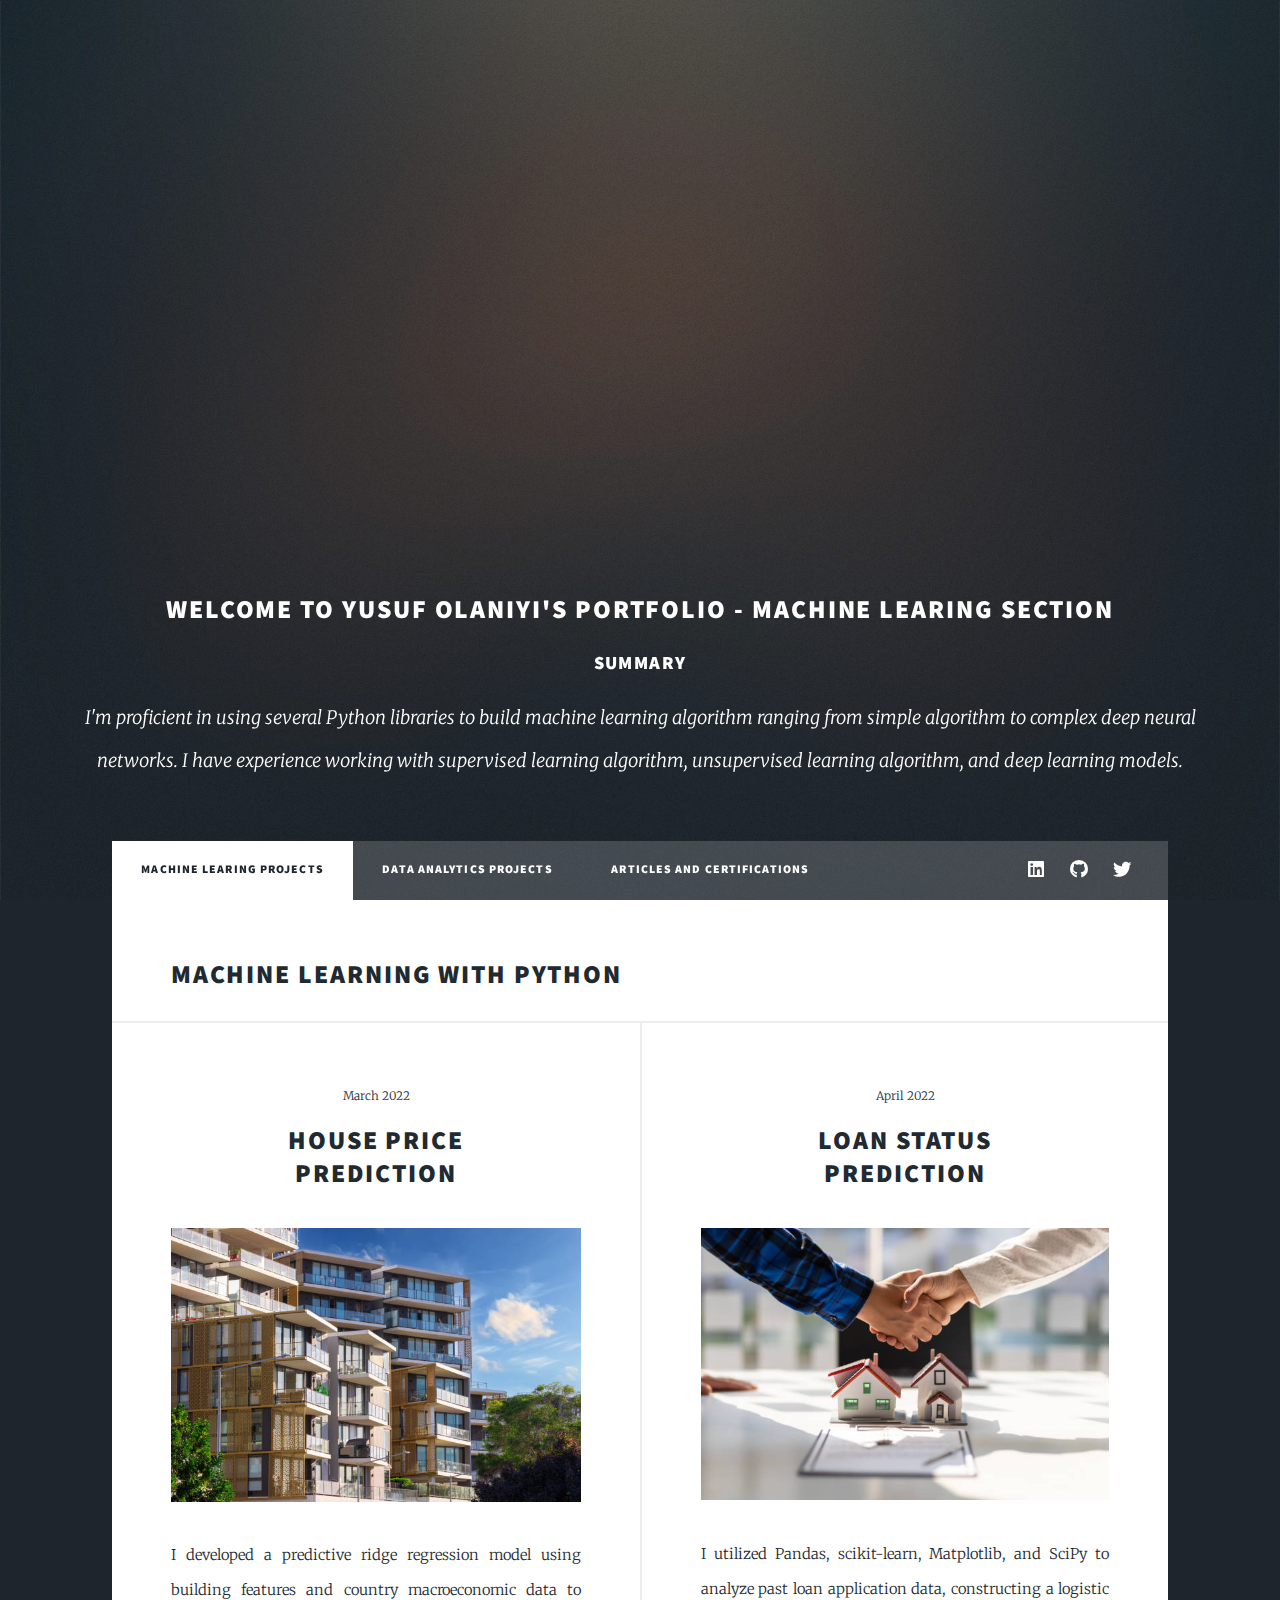
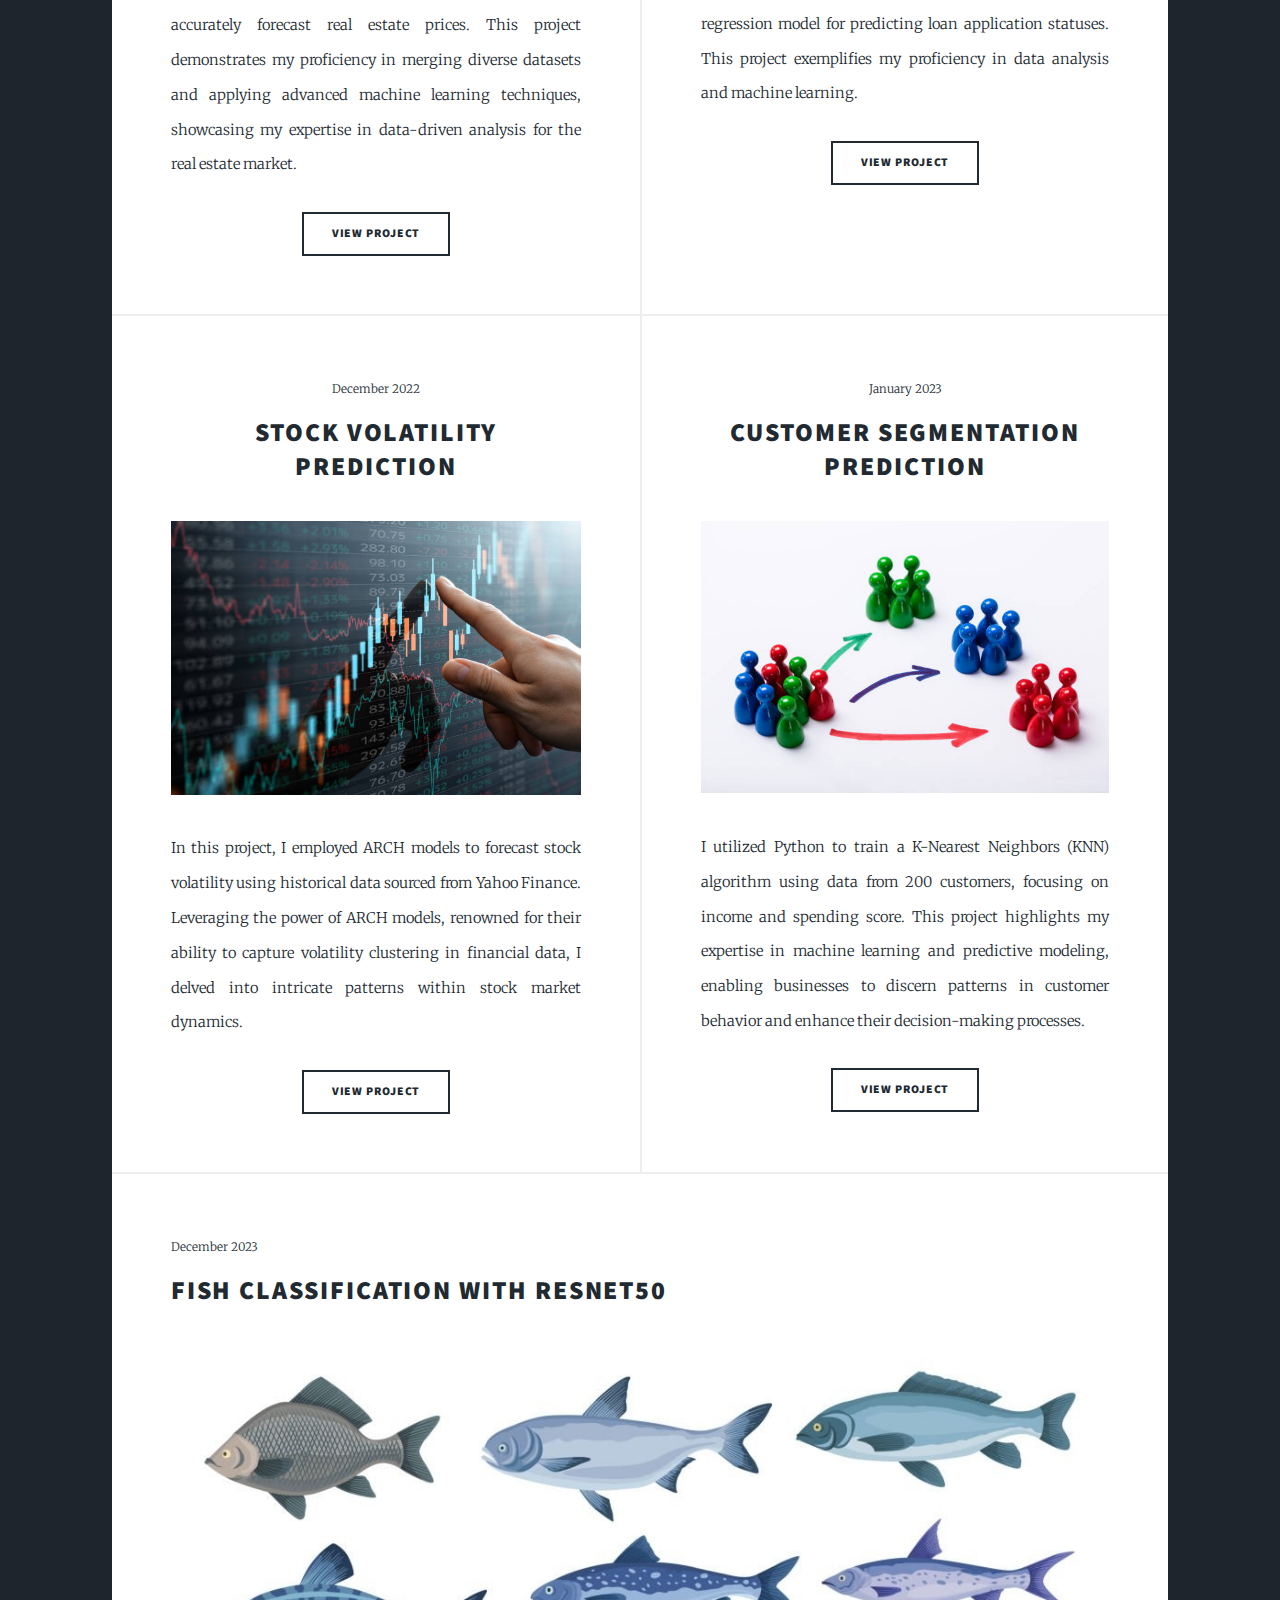
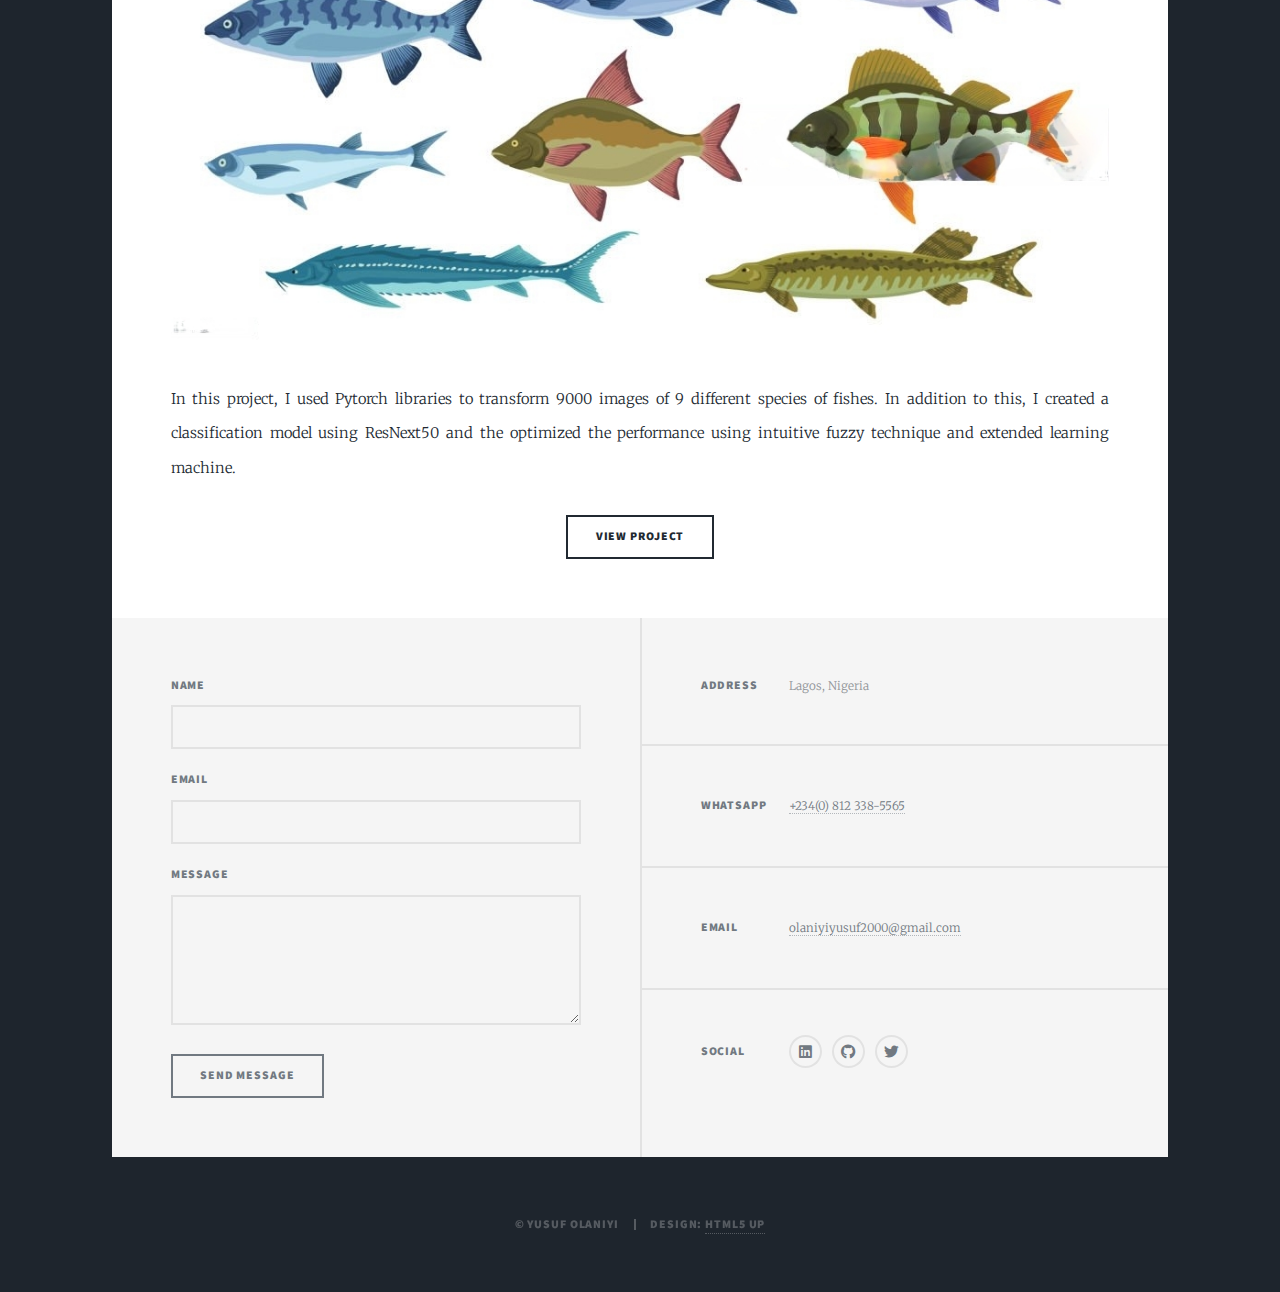
==== commit 596bdc06: "Add files via upload" ====
--- a/index.html
+++ b/index.html
@@ -20,26 +20,15 @@
 			<div id="wrapper" class="fade-in">
 
 				<!-- Intro -->
-					<div id="intro">
-						<h1>YUSUF OLANIYI</h1>
-						<h2>About Me</h2>
-						<p>I'm a final-year Civil Engineering student with a strong foundation in data analysis 
-							and machine learning. Proficient in Python, SQL, and PowerBI, I blend my technical skills with a 
-							keen interest in business intelligence and artificial intelligence. Despite being a beginner in AWS Cloud computing,
-							I am enthusiastic about exploring its potential in the world of data science.
-						</p>
-						<p>
-						Beyond my technical skills, I am passionate about sustainable development goals, specifically SDG 4, and I love exploring innovative ways to contribute meaningfully to these objectives.
-						</p>
-						<p>
-						With a combination of curiosity, dedication, and a hunger for learning, I am excited about the possibilities in the data science landscape.
-						</p>	
-						<ul class="actions">
-							<li><a href="#header" class="button icon solid solo fa-arrow-down scrolly">Continue</a></li>
-						</ul>
-					</div>
-
-				
+				<div id="intro">
+					<h2>Welcome to Yusuf Olaniyi's Portfolio - Machine Learing Section</h2>
+					<h3>Summary</h3>
+					<p>I'm proficient in using several Python libraries to build machine learning algorithm ranging from simple 
+						algorithm to complex deep neural networks. I have experience working with supervised learning algorithm, unsupervised learning
+						algorithm, and deep learning models.
+					</p>
+				</div>
+
 				<!-- Nav -->
 					<nav id="nav">
 						<ul class="links">
@@ -122,9 +111,25 @@
 										<li><a href="https://github.com/Yusuf-Olaniyi/Customer-Segmentation" class="button">View Project</a></li>
 									</ul>
 								</article>
+								
 							</section>
 						
-						
+							<article>
+								<header>
+									<span class="date">December 2023</span>
+									<h2><a href="https://colab.research.google.com/drive/1mc5dL7U1w8aThfW9T0h5w4Fbd_9stVeO?usp=sharing">Fish Classification with ResNet50</a></h2>
+								</header>
+								<a href="https://colab.research.google.com/drive/1mc5dL7U1w8aThfW9T0h5w4Fbd_9stVeO?usp=sharing" class="image fit"><img src="images/fish.jpeg" alt="" /></a>
+								<p>
+									In this project, I used Pytorch libraries to transform 9000 images of 9 different species of fishes. 
+									In addition to this, I created a classification model using ResNext50 and the optimized the performance using
+									intuitive fuzzy technique and extended learning machine.
+								</p> 
+									<ul class="actions special">
+									<li><a href="https://colab.research.google.com/drive/1mc5dL7U1w8aThfW9T0h5w4Fbd_9stVeO?usp=sharing" class="button">View Project</a></li>
+								</ul>
+							</article>
+
 					</div>
 
 				<!-- Footer -->
@@ -173,6 +178,8 @@
 							</section>
 						</section>
 					</footer>
+				
+					
 
 				<!-- Copyright -->
 					<div id="copyright">
